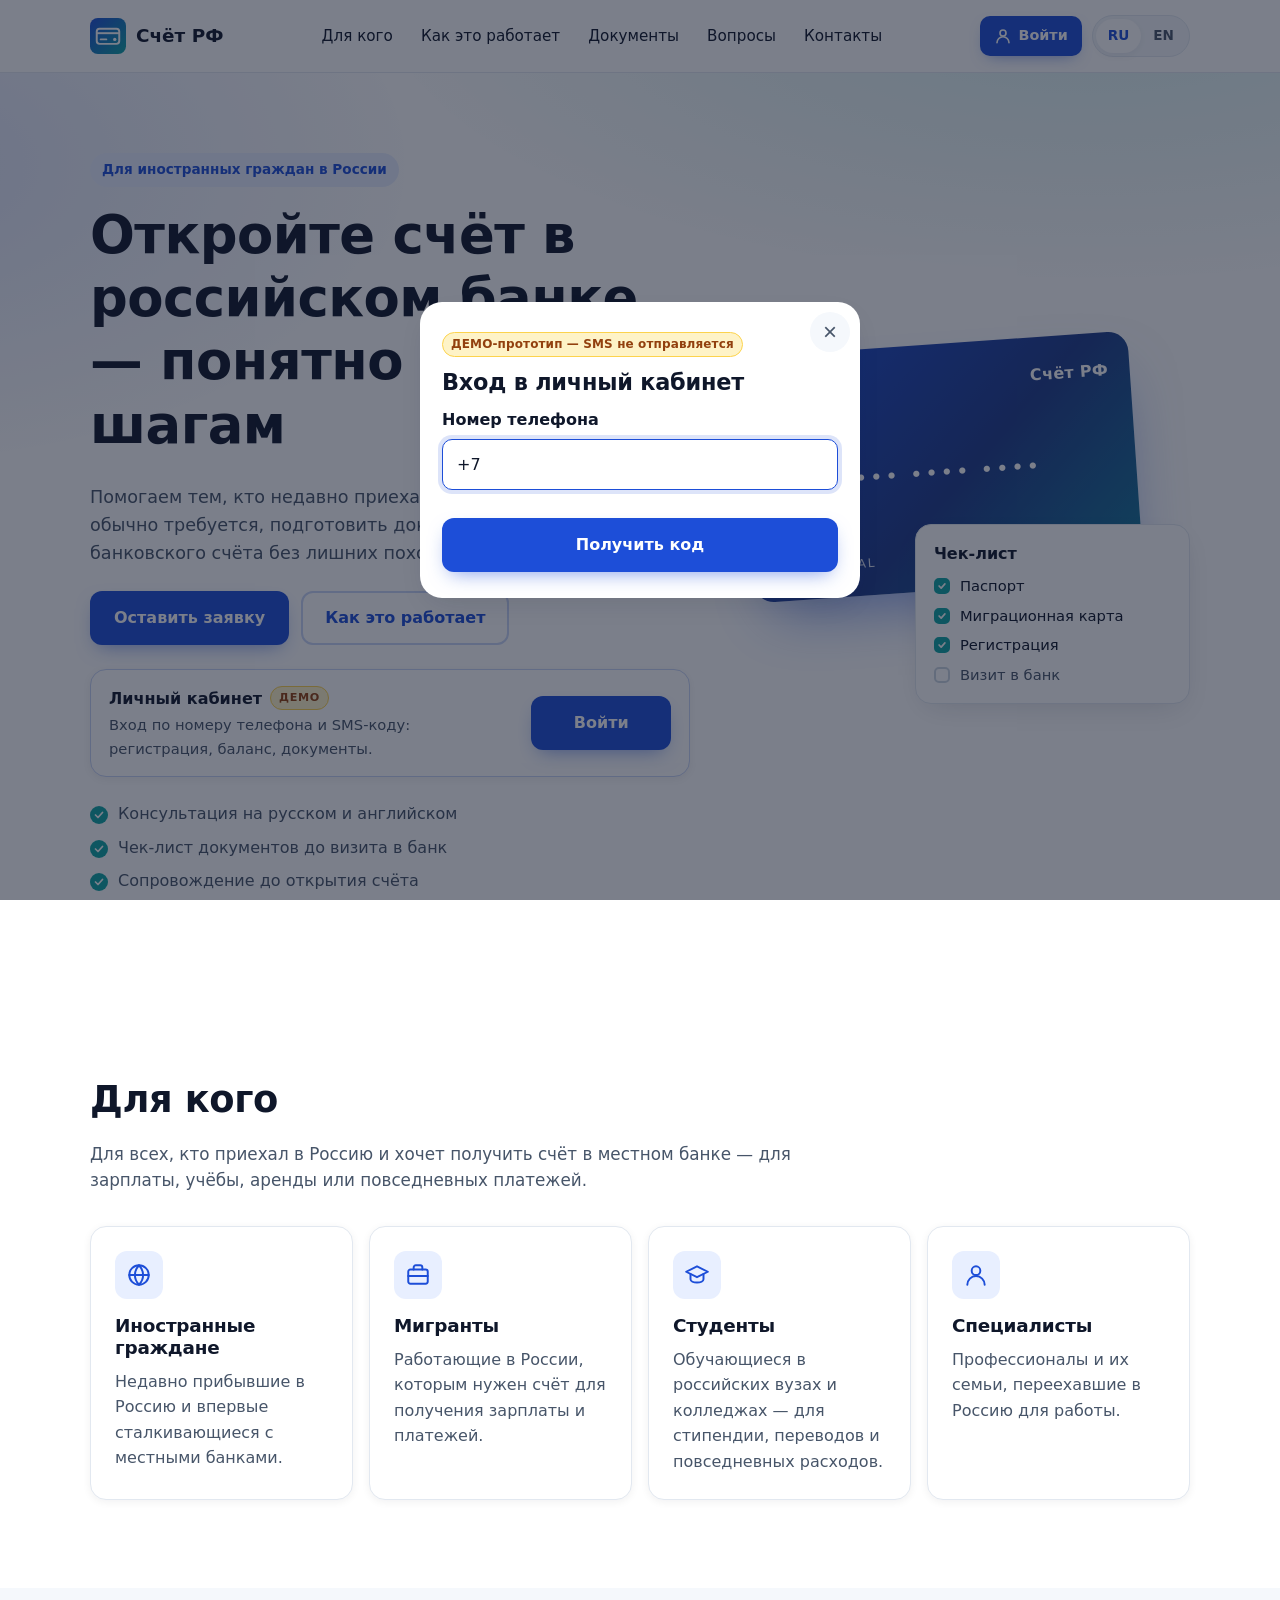
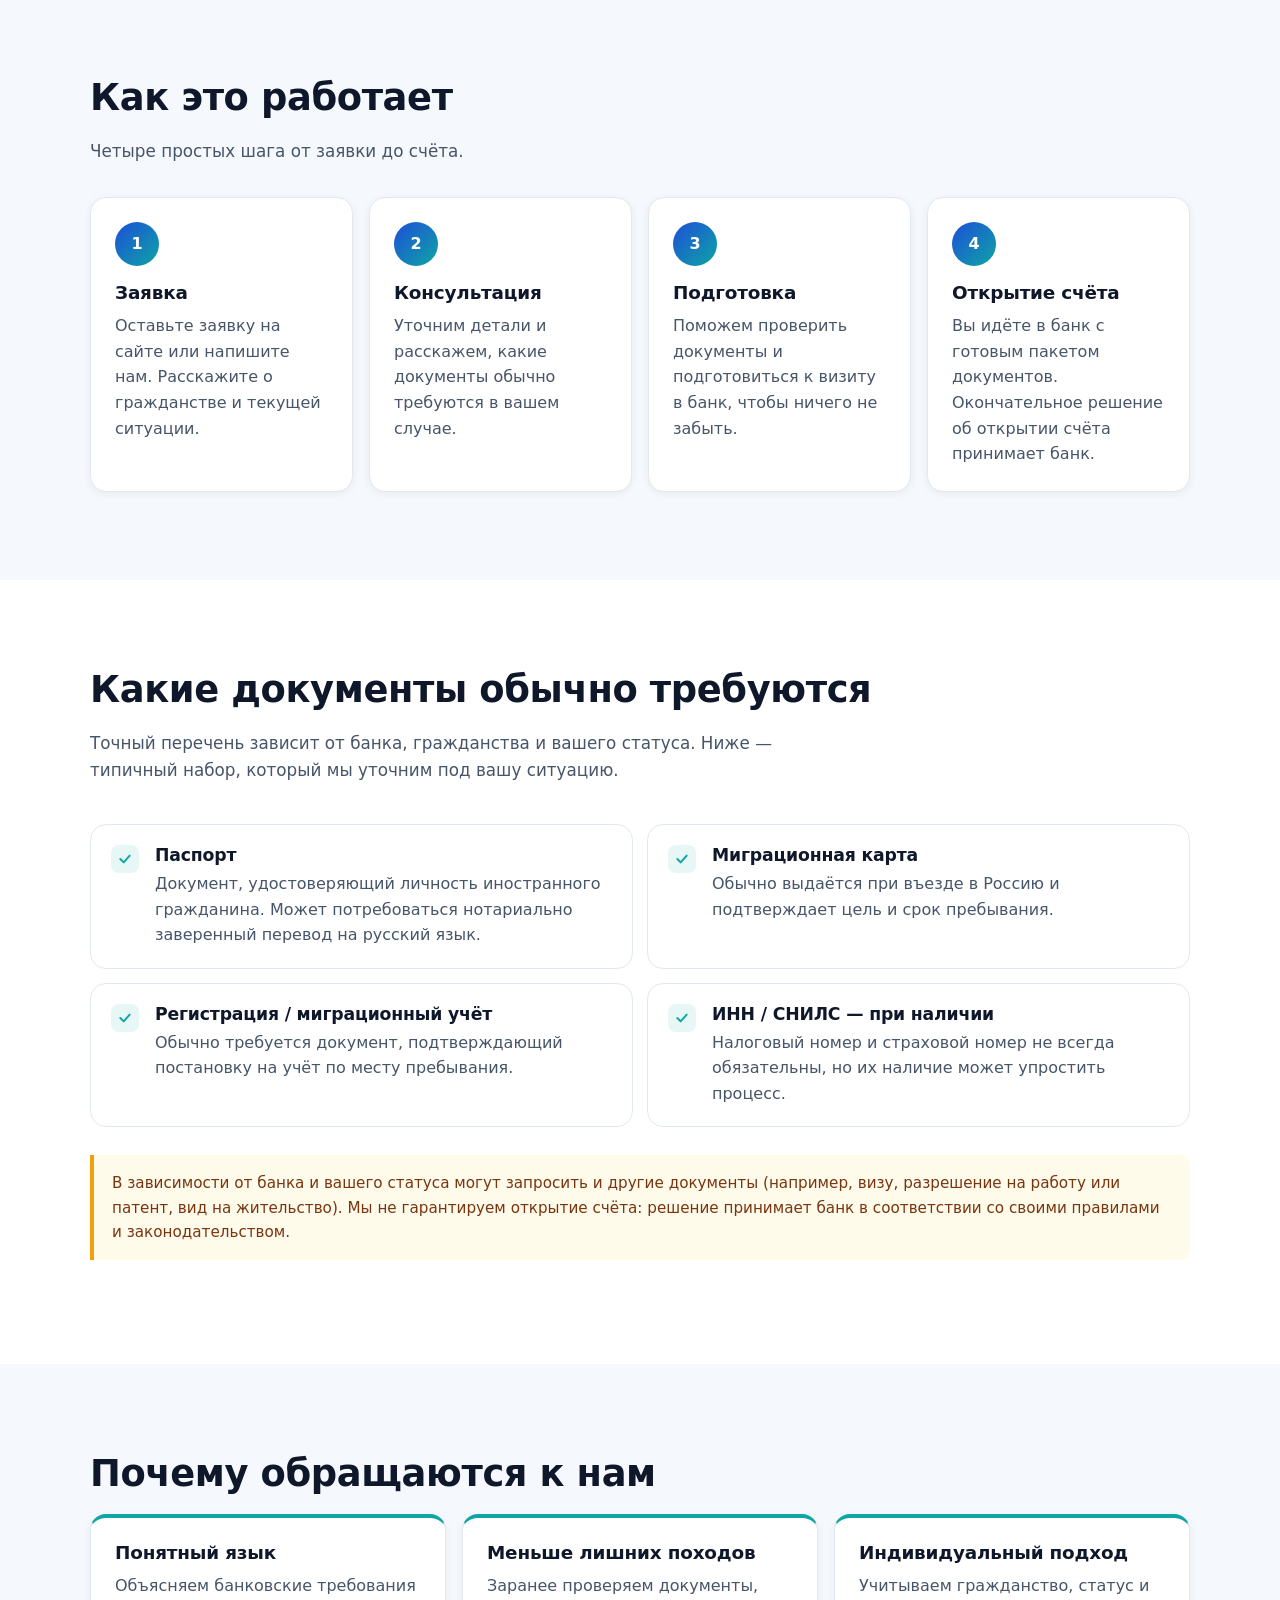
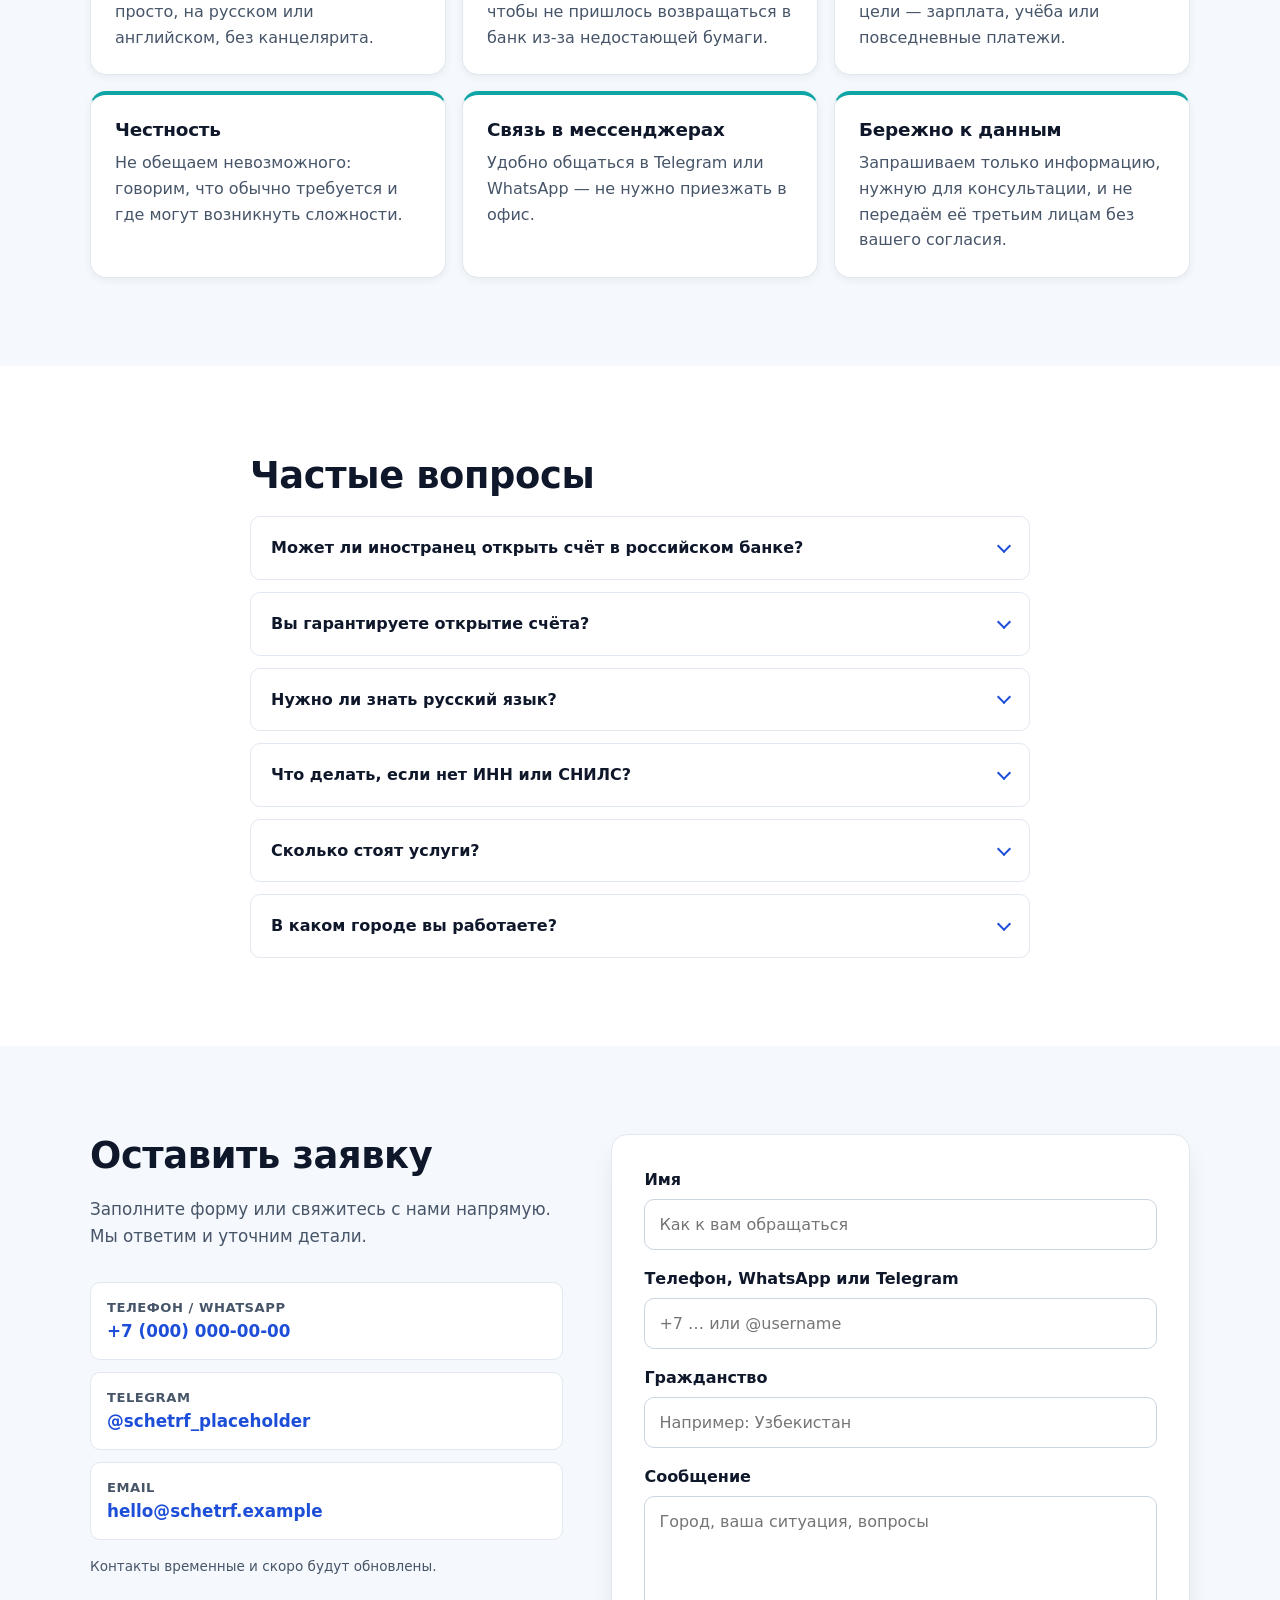
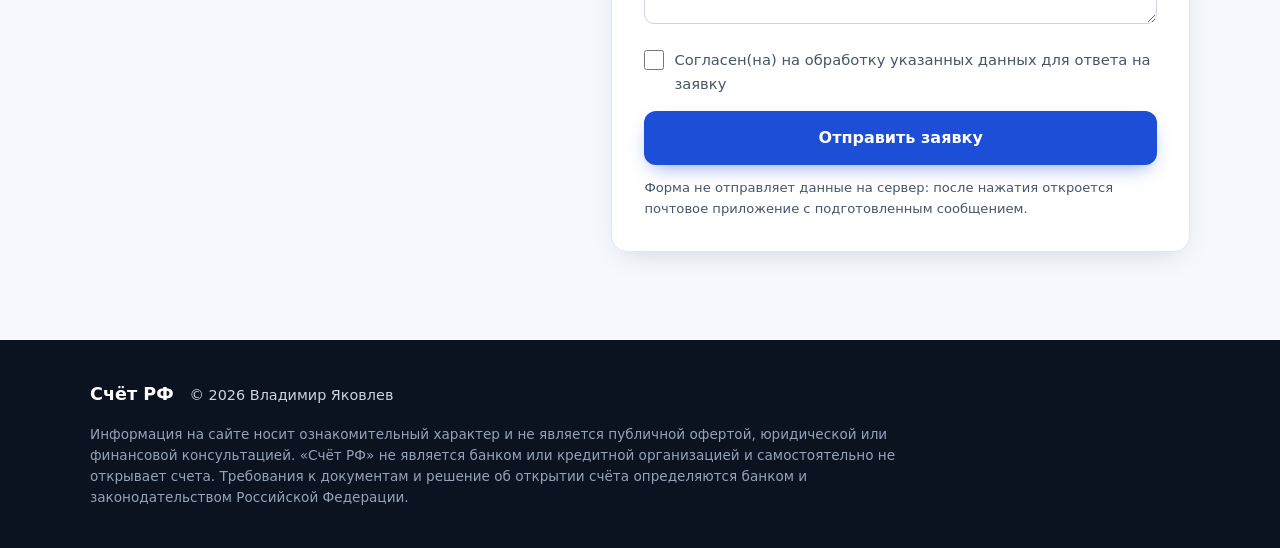
==== cabinet.html @ 70703161 "Add DEMO personal cabinet: phone+SMS login (demo code 1234), registration countdown, balance/top-up," ====
<!doctype html>
<html lang="ru">
<head>
  <meta charset="utf-8">
  <meta name="viewport" content="width=device-width, initial-scale=1, viewport-fit=cover">
  <title>Личный кабинет (ДЕМО) — Счёт РФ</title>
  <meta name="description" content="Демонстрационный прототип личного кабинета Счёт РФ. Все данные вымышлены.">
  <meta name="robots" content="noindex, nofollow">
  <meta name="theme-color" content="#1d4ed8">
  <link rel="icon" href="favicon.svg" type="image/svg+xml">
  <script>
    /* Guard: the DEMO cabinet requires a (mock) session created on index.html */
    (function () {
      var ok = false;
      try { ok = !!JSON.parse(localStorage.getItem('schetrf-demo-session') || 'null'); } catch (e) { ok = false; }
      if (!ok) location.replace('index.html#login');
    })();
  </script>
  <link rel="stylesheet" href="styles.css">
  <link rel="stylesheet" href="cabinet.css">
  <script src="cabinet.js" defer></script>
</head>
<body class="cab">
  <header class="cab-header">
    <div class="cab-wrap cab-header-inner">
      <a class="brand" href="index.html" aria-label="Счёт РФ — на главную">
        <svg class="brand-logo" viewBox="0 0 64 64" width="32" height="32" aria-hidden="true" focusable="false">
          <defs><linearGradient id="lg" x1="0" y1="0" x2="1" y2="1"><stop offset="0" stop-color="#1d4ed8"/><stop offset="1" stop-color="#0ea5a4"/></linearGradient></defs>
          <rect width="64" height="64" rx="14" fill="url(#lg)"/>
          <rect x="12" y="19" width="40" height="27" rx="5" fill="none" stroke="#fff" stroke-width="3.5"/>
          <path d="M12 27h40" stroke="#fff" stroke-width="3.5"/>
          <path d="M19 38h10" stroke="#fff" stroke-width="3.5" stroke-linecap="round"/>
          <circle cx="44" cy="38" r="3" fill="#fff"/>
        </svg>
        <span class="brand-name">Счёт РФ</span>
      </a>
      <span class="demo-badge">Демо</span>
      <button type="button" class="cab-logout" id="logout">
        <svg viewBox="0 0 24 24" width="18" height="18" aria-hidden="true"><path d="M15 4h3a2 2 0 0 1 2 2v12a2 2 0 0 1-2 2h-3M10 17l-5-5 5-5M5 12h11"/></svg>
        Выйти
      </button>
    </div>
  </header>

  <div class="demo-strip" role="note">Демонстрационный прототип: все данные вымышлены, операции не выполняются.</div>

  <nav class="cab-nav" aria-label="Разделы кабинета">
    <a href="#home" data-view-link="home"><svg viewBox="0 0 24 24" aria-hidden="true"><path d="M3 11l9-7 9 7v9a1 1 0 0 1-1 1h-5v-6H9v6H4a1 1 0 0 1-1-1z"/></svg><span>Главная</span></a>
    <a href="#history" data-view-link="history"><svg viewBox="0 0 24 24" aria-hidden="true"><path d="M5 3h14v18l-3-2-2 2-2-2-2 2-2-2-3 2z"/><path d="M9 8h6M9 12h6M9 16h4"/></svg><span>История</span></a>
    <a href="#passport" data-view-link="passport"><svg viewBox="0 0 24 24" aria-hidden="true"><rect x="5" y="2.5" width="14" height="19" rx="2"/><circle cx="12" cy="10" r="3"/><path d="M8.5 17h7"/></svg><span>Паспорт</span></a>
    <a href="#offices" data-view-link="offices"><svg viewBox="0 0 24 24" aria-hidden="true"><path d="M12 21s-7-6.2-7-11.5A7 7 0 0 1 19 9.5C19 14.8 12 21 12 21z"/><circle cx="12" cy="9.5" r="2.5"/></svg><span>Органы</span></a>
  </nav>

  <main class="cab-wrap cab-main" id="main">
    <!-- ================= HOME ================= -->
    <section class="view" id="view-home" data-view="home" aria-labelledby="home-title">
      <h1 class="visually-hidden" id="home-title">Главная</h1>

      <article class="card profile-card">
        <img class="avatar" src="cabinet-assets/avatar.svg" width="72" height="72" alt="Иллюстрированный аватар пользователя (не фото)">
        <div class="profile-main">
          <p class="profile-hello">Здравствуйте,</p>
          <h2 class="profile-name" id="p-name"></h2>
          <dl class="profile-meta">
            <div><dt>Дата рождения</dt><dd id="p-dob"></dd></div>
            <div><dt>Гражданство</dt><dd id="p-cit"></dd></div>
            <div><dt>Телефон</dt><dd id="p-phone"></dd></div>
          </dl>
          <p class="profile-login">Вход выполнен с номера <span id="p-session-phone"></span></p>
        </div>
      </article>

      <div class="tiles" role="list">
        <button type="button" class="tile-btn" role="listitem" data-open-topup><span class="tile-ico ico-plus" aria-hidden="true"></span>Пополнить</button>
        <a class="tile-btn" role="listitem" href="#history"><span class="tile-ico ico-list" aria-hidden="true"></span>История</a>
        <a class="tile-btn" role="listitem" href="#passport"><span class="tile-ico ico-pass" aria-hidden="true"></span>Паспорт</a>
        <a class="tile-btn" role="listitem" href="#offices"><span class="tile-ico ico-pin" aria-hidden="true"></span>Органы регистрации</a>
      </div>

      <!-- Registration (migration registration) -->
      <article class="card reg-card" id="reg-card" aria-labelledby="reg-title">
        <div class="card-head">
          <h2 id="reg-title">Миграционный учёт</h2>
          <span class="status-pill" id="reg-pill"></span>
        </div>
        <p class="reg-address">Место пребывания: г. Москва (демо-адрес)</p>
        <div class="reg-row">
          <div><p class="k">Действует до</p><p class="v" id="reg-end"></p></div>
          <div class="reg-days"><p class="k" id="reg-days-label">Осталось</p><p class="v" id="reg-days"></p></div>
        </div>
        <div class="progress" role="progressbar" aria-label="Оставшийся срок регистрации" aria-valuemin="0" aria-valuemax="100" id="reg-progress">
          <span class="progress-bar" id="reg-bar"></span>
        </div>
        <p class="reg-hint" id="reg-hint"></p>

        <div class="reg-expired" id="reg-expired" hidden>
          <div class="alert alert-danger" role="alert">
            <strong>Срок регистрации истёк.</strong> Обязательно укажите данные билета на выезд.
          </div>
          <form id="flight-form" novalidate>
            <div class="field">
              <label for="flight-no">Номер рейса <span class="req" aria-hidden="true">*</span></label>
              <input id="flight-no" name="flight" type="text" required autocomplete="off" placeholder="Например: HY 602" maxlength="10" autocapitalize="characters">
              <p class="field-error" id="flight-no-err" aria-live="polite"></p>
            </div>
            <div class="field">
              <label for="ticket-no">Номер билета <span class="req" aria-hidden="true">*</span></label>
              <input id="ticket-no" name="ticket" type="text" required autocomplete="off" inputmode="numeric" placeholder="13 цифр, например 250 1234567890" maxlength="20">
              <p class="field-error" id="ticket-no-err" aria-live="polite"></p>
            </div>
            <button type="submit" class="btn btn-primary btn-block">Сохранить данные билета</button>
          </form>
          <div class="alert alert-ok" id="flight-ok" hidden tabindex="-1" role="status">
            <strong>Данные сохранены (демо).</strong>
            <p>Рейс <b id="flight-ok-no"></b>, билет <b id="flight-ok-ticket"></b>. Сохранено <span id="flight-ok-at"></span>.</p>
            <button type="button" class="link-btn" id="flight-edit">Изменить</button>
          </div>
        </div>

        <button type="button" class="demo-link" id="reg-toggle"></button>
      </article>

      <!-- Balance -->
      <article class="card balance-card" aria-labelledby="bal-title">
        <div class="card-head">
          <h2 id="bal-title">Баланс счёта</h2>
          <span class="acc-no">RUB •••• 4821</span>
        </div>
        <p class="balance" id="balance" aria-live="polite"></p>
        <div class="balance-actions">
          <button type="button" class="btn btn-primary" data-open-topup>Пополнить</button>
          <a class="btn btn-ghost" href="#history">История</a>
        </div>
        <h3 class="mini-title">Последние операции</h3>
        <ul class="mini-tx" id="mini-tx"></ul>
      </article>

      <p class="reset-row"><button type="button" class="link-btn" id="reset-demo">Сбросить демо-данные</button></p>
    </section>

    <!-- ================= HISTORY ================= -->
    <section class="view" id="view-history" data-view="history" hidden aria-labelledby="hist-title">
      <div class="view-head">
        <a class="back" href="#home" aria-label="Назад на главную">←</a>
        <h1 id="hist-title">Выписка по счёту</h1>
      </div>
      <article class="card statement">
        <div class="st-head">
          <div><p class="k">Владелец</p><p class="v" id="st-owner"></p></div>
          <div><p class="k">Счёт</p><p class="v">40817 810 •••• •••• 4821 (демо)</p></div>
          <div><p class="k">Период</p><p class="v" id="st-period"></p></div>
          <div><p class="k">Валюта</p><p class="v">RUB</p></div>
        </div>
        <div class="st-summary">
          <div><p class="k">Входящий остаток</p><p class="v" id="st-open"></p></div>
          <div><p class="k">Списано</p><p class="v debit" id="st-debit"></p></div>
          <div><p class="k">Зачислено</p><p class="v credit" id="st-credit"></p></div>
          <div><p class="k">Исходящий остаток</p><p class="v" id="st-close"></p></div>
        </div>
        <div class="table-scroll" tabindex="0" role="region" aria-label="Таблица операций (прокручивается)">
          <table class="st-table">
            <thead>
              <tr><th scope="col">Дата</th><th scope="col">Описание</th><th scope="col" class="num">Дебет<br><small>(списание)</small></th><th scope="col" class="num">Кредит<br><small>(зачисление)</small></th><th scope="col" class="num">Остаток</th></tr>
            </thead>
            <tbody id="st-body"></tbody>
            <tfoot id="st-foot"></tfoot>
          </table>
        </div>
        <p class="fine">Выписка сформирована демо-прототипом и не является банковским документом.</p>
      </article>
      <button type="button" class="btn btn-primary btn-block" data-open-topup>Пополнить</button>
    </section>

    <!-- ================= PASSPORT ================= -->
    <section class="view" id="view-passport" data-view="passport" hidden aria-labelledby="pass-title">
      <div class="view-head">
        <a class="back" href="#home" aria-label="Назад на главную">←</a>
        <h1 id="pass-title">Паспорт</h1>
      </div>
      <p class="sample-banner" role="note">ОБРАЗЕЦ / ДЕМО — не является документом</p>
      <article class="passport" aria-label="Демонстрационная карточка паспортных данных — не является документом">
        <div class="pp-watermark" aria-hidden="true"><span>ОБРАЗЕЦ / ДЕМО — не является документом</span><span>ОБРАЗЕЦ / ДЕМО — не является документом</span><span>ОБРАЗЕЦ / ДЕМО — не является документом</span></div>
        <div class="pp-top">
          <span>ПАСПОРТ · PASSPORT</span>
          <span class="pp-demo">ОБРАЗЕЦ</span>
        </div>
        <div class="pp-body">
          <div class="pp-photo">
            <img src="cabinet-assets/avatar.svg" width="110" height="140" alt="Иллюстрированный аватар (не фото)">
            <span class="pp-photo-label">ДЕМО</span>
          </div>
          <dl class="pp-fields" id="pp-fields"></dl>
        </div>
        <p class="pp-mrz" aria-label="Демо-строка вместо машиночитаемой зоны">DEMO&lt;&lt;OBRAZETS&lt;&lt;NE&lt;YAVLYAETSYA&lt;DOKUMENTOM&lt;&lt;&lt;<br>DEMO000000&lt;&lt;SAMPLE&lt;ONLY&lt;&lt;NOT&lt;A&lt;DOCUMENT&lt;&lt;&lt;</p>
      </article>

      <article class="card qr-card">
        <img class="qr" src="cabinet-assets/passport-qr.svg" width="220" height="220" alt="QR-код с текстовой сводкой демо-паспортных данных" id="pp-qr">
        <div>
          <h2>QR-код данных</h2>
          <p>Содержит текстовую сводку (JSON) демо-данных паспорта и телефон. Сгенерирован заранее локально, без внешних сервисов.</p>
          <p class="k">Телефон</p>
          <p class="v" id="pp-phone"></p>
          <p class="sample-inline">ОБРАЗЕЦ / ДЕМО — не является документом</p>
        </div>
      </article>
    </section>

    <!-- ================= OFFICES ================= -->
    <section class="view" id="view-offices" data-view="offices" hidden aria-labelledby="off-title">
      <div class="view-head">
        <a class="back" href="#home" aria-label="Назад на главную">←</a>
        <h1 id="off-title">Органы регистрации</h1>
      </div>
      <div class="alert alert-warn" role="note">
        <strong>Проверяйте актуальность.</strong> Адреса, телефоны и часы работы взяты из официальных источников по состоянию на октябрь 2026 г. и могут измениться — перед визитом уточните по ссылке-источнику. Если данные не удалось подтвердить официальным источником, они не указаны.
      </div>
      <div class="alert alert-info" role="note">
        С 1 сентября 2026 г. в Москве и Московской области для граждан Узбекистана (18+), прибывших на срок более 90 дней, постановка на учёт выполняется через мобильное приложение «Амина».
        <a href="https://dgp110.mos.ru/images/news/2026/september/%D0%BB%D0%B8%D1%81%D1%82_%D0%B0%D0%BC%D0%B8%D0%BD%D0%B02_2026_%D1%80%D1%83%D1%81.pdf" target="_blank" rel="noopener">Памятка (mos.ru, PDF)</a>
      </div>
      <ul class="offices" id="offices-list"></ul>
    </section>
  </main>

  <!-- Top-up modal -->
  <div class="modal" id="topup-modal" hidden>
    <div class="modal-backdrop" data-close-topup></div>
    <div class="modal-dialog" role="dialog" aria-modal="true" aria-labelledby="topup-title">
      <button type="button" class="modal-close" data-close-topup aria-label="Закрыть">×</button>
      <p class="demo-badge demo-badge-lg">ДЕМО — реальное списание не производится</p>
      <h2 id="topup-title">Пополнение счёта</h2>
      <form id="topup-form" novalidate>
        <div class="field">
          <label for="topup-amount">Сумма, ₽</label>
          <input id="topup-amount" name="amount" type="number" inputmode="decimal" min="10" max="300000" step="0.01" placeholder="Например: 5000">
          <p class="field-error" id="topup-err" aria-live="polite"></p>
        </div>
        <div class="chips">
          <button type="button" class="chip-btn" data-amount="1000">1 000 ₽</button>
          <button type="button" class="chip-btn" data-amount="5000">5 000 ₽</button>
          <button type="button" class="chip-btn" data-amount="10000">10 000 ₽</button>
        </div>
        <div class="field">
          <label for="topup-method">Способ</label>
          <select id="topup-method" name="method">
            <option value="СБП">СБП (по номеру телефона)</option>
            <option value="карта">С карты другого банка</option>
            <option value="терминал">Наличными через терминал</option>
          </select>
        </div>
        <button type="submit" class="btn btn-primary btn-block">Пополнить</button>
      </form>
    </div>
  </div>

  <div class="toast" id="toast" role="status" aria-live="polite" hidden></div>
</body>
</html>
---- styles.css ----
/* Счёт РФ — styles. Mobile-first, no external dependencies. */
:root {
  --c-primary: #1d4ed8;
  --c-primary-600: #1e40af;
  --c-accent: #0ea5a4;
  --c-text: #0f172a;
  --c-muted: #475569;
  --c-border: #e2e8f0;
  --c-bg: #ffffff;
  --c-bg-alt: #f5f8fc;
  --c-danger: #b91c1c;
  --radius: 16px;
  --radius-sm: 10px;
  --shadow: 0 10px 30px -12px rgba(15, 23, 42, .18);
  --shadow-sm: 0 2px 8px rgba(15, 23, 42, .06);
  --header-h: 64px;
  --font: system-ui, -apple-system, "Segoe UI", Roboto, "Helvetica Neue", Arial, "Noto Sans", sans-serif;
}

*, *::before, *::after { box-sizing: border-box; }
html { scroll-behavior: smooth; scroll-padding-top: calc(var(--header-h) + 12px); -webkit-text-size-adjust: 100%; }
@media (prefers-reduced-motion: reduce) { html { scroll-behavior: auto; } *, *::before, *::after { transition: none !important; animation: none !important; } }
body { margin: 0; font-family: var(--font); font-size: 1rem; line-height: 1.6; color: var(--c-text); background: var(--c-bg); }
img, svg { display: block; max-width: 100%; }
h1, h2, h3 { line-height: 1.2; margin: 0 0 .5em; letter-spacing: -.01em; }
p { margin: 0 0 1em; }
a { color: var(--c-primary); }
a:hover { color: var(--c-primary-600); }
:focus-visible { outline: 3px solid #f59e0b; outline-offset: 2px; border-radius: 4px; }

.container { width: 100%; max-width: 1140px; margin: 0 auto; padding: 0 20px; }
.container-narrow { max-width: 820px; }

.skip-link { position: absolute; left: 12px; top: -48px; z-index: 100; background: var(--c-text); color: #fff; padding: 10px 14px; border-radius: 8px; text-decoration: none; }
.skip-link:focus { top: 12px; color: #fff; }

/* Header */
.site-header { position: sticky; top: 0; z-index: 50; background: rgba(255,255,255,.92); backdrop-filter: saturate(180%) blur(10px); -webkit-backdrop-filter: saturate(180%) blur(10px); border-bottom: 1px solid var(--c-border); }
.header-inner { display: flex; align-items: center; justify-content: space-between; gap: 16px; min-height: var(--header-h); }
.brand { display: inline-flex; align-items: center; gap: 10px; text-decoration: none; color: var(--c-text); font-weight: 800; font-size: 1.15rem; }
.brand:hover { color: var(--c-text); }
.header-actions { display: flex; align-items: center; gap: 10px; }

.main-nav { position: absolute; top: var(--header-h); left: 0; right: 0; background: #fff; border-bottom: 1px solid var(--c-border); box-shadow: var(--shadow); display: none; }
.main-nav.open { display: block; }
.main-nav ul { list-style: none; margin: 0; padding: 8px 20px 16px; }
.main-nav a { display: block; padding: 12px 0; color: var(--c-text); text-decoration: none; font-weight: 500; border-bottom: 1px solid var(--c-border); }
.main-nav li:last-child a { border-bottom: 0; }
.main-nav a:hover { color: var(--c-primary); }

.lang-switch { display: inline-flex; border: 1px solid var(--c-border); border-radius: 999px; padding: 3px; background: var(--c-bg-alt); }
.lang-btn { border: 0; background: transparent; font: inherit; font-size: .85rem; font-weight: 700; color: var(--c-muted); padding: 6px 12px; border-radius: 999px; cursor: pointer; min-height: 32px; }
.lang-btn[aria-pressed="true"] { background: #fff; color: var(--c-primary); box-shadow: var(--shadow-sm); }

.nav-toggle { display: inline-flex; flex-direction: column; justify-content: center; gap: 5px; width: 44px; height: 44px; border: 1px solid var(--c-border); border-radius: 10px; background: #fff; cursor: pointer; padding: 0 11px; }
.nav-toggle span { display: block; height: 2px; background: var(--c-text); border-radius: 2px; transition: transform .2s, opacity .2s; }
.nav-toggle[aria-expanded="true"] span:nth-child(1) { transform: translateY(7px) rotate(45deg); }
.nav-toggle[aria-expanded="true"] span:nth-child(2) { opacity: 0; }
.nav-toggle[aria-expanded="true"] span:nth-child(3) { transform: translateY(-7px) rotate(-45deg); }

/* Buttons */
.btn { display: inline-flex; align-items: center; justify-content: center; gap: 8px; min-height: 48px; padding: 12px 22px; border-radius: 12px; font: inherit; font-weight: 700; text-decoration: none; border: 2px solid transparent; cursor: pointer; transition: background .15s, transform .15s, box-shadow .15s; }
.btn-primary { background: var(--c-primary); color: #fff; box-shadow: 0 8px 20px -8px rgba(29,78,216,.6); }
.btn-primary:hover { background: var(--c-primary-600); color: #fff; transform: translateY(-1px); }
.btn-ghost { background: #fff; color: var(--c-primary); border-color: #c7d4f5; }
.btn-ghost:hover { border-color: var(--c-primary); }
.btn-block { width: 100%; }
.link-btn { background: none; border: 0; color: var(--c-primary); font: inherit; text-decoration: underline; cursor: pointer; padding: 8px; margin-top: 8px; }

/* Hero */
.hero { background: radial-gradient(1200px 500px at 85% -10%, rgba(14,165,164,.16), transparent 60%), radial-gradient(900px 500px at -10% 10%, rgba(29,78,216,.14), transparent 60%), var(--c-bg); padding: 48px 0 56px; overflow: hidden; }
.hero-inner { display: grid; gap: 40px; }
.eyebrow { display: inline-block; font-size: .85rem; font-weight: 700; color: var(--c-primary); background: #e8efff; padding: 6px 12px; border-radius: 999px; margin-bottom: 16px; }
.hero h1 { font-size: clamp(2rem, 6vw, 3.3rem); font-weight: 800; }
.lead { font-size: 1.1rem; color: var(--c-muted); max-width: 40em; }
.hero-cta { display: flex; flex-wrap: wrap; gap: 12px; margin: 24px 0; }
.hero-cta .btn { flex: 1 1 200px; }
.hero-points { list-style: none; padding: 0; margin: 0; display: grid; gap: 8px; color: var(--c-muted); }
.hero-points li { position: relative; padding-left: 28px; }
.hero-points li::before { content: ""; position: absolute; left: 0; top: .3em; width: 18px; height: 18px; border-radius: 50%; background: var(--c-accent) url("data:image/svg+xml,%3Csvg xmlns='http://www.w3.org/2000/svg' viewBox='0 0 24 24' fill='none' stroke='white' stroke-width='3.5' stroke-linecap='round' stroke-linejoin='round'%3E%3Cpath d='M5 12l5 5 9-10'/%3E%3C/svg%3E") center/12px no-repeat; }

.hero-visual { position: relative; min-height: 300px; max-width: 460px; width: 100%; margin: 0 auto; }
.card-mock { position: absolute; top: 0; left: 0; width: 88%; aspect-ratio: 1.586; border-radius: 20px; padding: 22px; color: #fff; background: linear-gradient(135deg, #1d4ed8 0%, #1e3a8a 55%, #0ea5a4 130%); box-shadow: 0 30px 60px -20px rgba(29,78,216,.55); display: flex; flex-direction: column; justify-content: space-between; transform: rotate(-4deg); }
.card-mock-top { display: flex; justify-content: space-between; align-items: center; }
.chip { width: 42px; height: 32px; border-radius: 6px; background: linear-gradient(135deg, #fde68a, #f59e0b); }
.card-mock-brand { font-weight: 800; letter-spacing: .02em; }
.card-mock-number { font-size: clamp(1rem, 4.5vw, 1.35rem); letter-spacing: .12em; font-variant-numeric: tabular-nums; }
.card-mock-bottom { display: flex; justify-content: space-between; font-size: .75rem; letter-spacing: .14em; opacity: .85; }
.check-mock { position: absolute; right: 0; bottom: 0; width: 62%; background: #fff; border: 1px solid var(--c-border); border-radius: var(--radius); padding: 16px 18px; box-shadow: var(--shadow); }
.check-title { font-weight: 800; margin-bottom: 8px; }
.check-mock ul { list-style: none; margin: 0; padding: 0; display: grid; gap: 6px; font-size: .92rem; }
.check-mock li { position: relative; padding-left: 26px; color: var(--c-muted); }
.check-mock li::before { content: ""; position: absolute; left: 0; top: .25em; width: 16px; height: 16px; border-radius: 5px; border: 2px solid #cbd5e1; }
.check-mock li.done { color: var(--c-text); }
.check-mock li.done::before { border-color: var(--c-accent); background: var(--c-accent) url("data:image/svg+xml,%3Csvg xmlns='http://www.w3.org/2000/svg' viewBox='0 0 24 24' fill='none' stroke='white' stroke-width='4' stroke-linecap='round' stroke-linejoin='round'%3E%3Cpath d='M5 12l5 5 9-10'/%3E%3C/svg%3E") center/10px no-repeat; }

/* Sections */
.section { padding: 64px 0; }
.section-alt { background: var(--c-bg-alt); }
.section-title { font-size: clamp(1.6rem, 4.5vw, 2.3rem); font-weight: 800; }
.section-sub { color: var(--c-muted); font-size: 1.05rem; max-width: 46em; margin-bottom: 32px; }

.grid { display: grid; gap: 16px; }
.tile { background: #fff; border: 1px solid var(--c-border); border-radius: var(--radius); padding: 24px; box-shadow: var(--shadow-sm); }
.tile h3 { font-size: 1.15rem; }
.tile p { color: var(--c-muted); margin: 0; }
.tile-icon { width: 48px; height: 48px; border-radius: 12px; background: #e8efff; display: grid; place-items: center; margin-bottom: 16px; }
.tile-icon svg { width: 26px; height: 26px; fill: none; stroke: var(--c-primary); stroke-width: 1.8; stroke-linecap: round; stroke-linejoin: round; }
.tile-flat { border-top: 4px solid var(--c-accent); }

/* Steps */
.steps { list-style: none; margin: 0; padding: 0; display: grid; gap: 16px; counter-reset: none; }
.step { position: relative; background: #fff; border: 1px solid var(--c-border); border-radius: var(--radius); padding: 24px 24px 24px 84px; box-shadow: var(--shadow-sm); }
.step-num { position: absolute; left: 24px; top: 24px; width: 44px; height: 44px; border-radius: 50%; display: grid; place-items: center; font-weight: 800; color: #fff; background: linear-gradient(135deg, var(--c-primary), var(--c-accent)); }
.step h3 { font-size: 1.15rem; }
.step p { margin: 0; color: var(--c-muted); }

/* Documents */
.docs-inner { display: grid; gap: 8px; }
.doc-list { list-style: none; margin: 0; padding: 0; display: grid; gap: 14px; }
.doc-list li { display: flex; gap: 16px; align-items: flex-start; background: #fff; border: 1px solid var(--c-border); border-radius: var(--radius); padding: 20px; }
.doc-list h3 { font-size: 1.08rem; margin-bottom: .3em; }
.doc-list p { margin: 0; color: var(--c-muted); }
.doc-check { flex: 0 0 28px; height: 28px; border-radius: 8px; background: #e6f7f6 url("data:image/svg+xml,%3Csvg xmlns='http://www.w3.org/2000/svg' viewBox='0 0 24 24' fill='none' stroke='%230ea5a4' stroke-width='3' stroke-linecap='round' stroke-linejoin='round'%3E%3Cpath d='M5 12l5 5 9-10'/%3E%3C/svg%3E") center/16px no-repeat; }
.note { margin-top: 20px; padding: 16px 18px; border-left: 4px solid #f59e0b; background: #fffbeb; border-radius: 0 var(--radius-sm) var(--radius-sm) 0; color: #78350f; font-size: .95rem; }

/* FAQ */
.faq { display: grid; gap: 12px; }
.faq details { background: #fff; border: 1px solid var(--c-border); border-radius: var(--radius-sm); }
.faq details[open] { box-shadow: var(--shadow-sm); border-color: #c7d4f5; }
.faq summary { list-style: none; cursor: pointer; padding: 18px 52px 18px 20px; font-weight: 700; position: relative; }
.faq summary::-webkit-details-marker { display: none; }
.faq summary::after { content: ""; position: absolute; right: 20px; top: 50%; width: 10px; height: 10px; border-right: 2.5px solid var(--c-primary); border-bottom: 2.5px solid var(--c-primary); transform: translateY(-70%) rotate(45deg); transition: transform .2s; }
.faq details[open] summary::after { transform: translateY(-30%) rotate(-135deg); }
.faq details p { padding: 0 20px 18px; margin: 0; color: var(--c-muted); }

/* Contact */
.contact-inner { display: grid; gap: 32px; }
.contact-list { list-style: none; margin: 0 0 16px; padding: 0; display: grid; gap: 12px; }
.contact-list li { background: #fff; border: 1px solid var(--c-border); border-radius: var(--radius-sm); padding: 14px 16px; display: grid; }
.contact-label { font-size: .82rem; color: var(--c-muted); font-weight: 600; text-transform: uppercase; letter-spacing: .04em; }
.contact-list a { font-weight: 700; font-size: 1.05rem; text-decoration: none; word-break: break-word; }
.placeholder-warning { font-size: .85rem; color: var(--c-muted); }

.form-card { background: #fff; border: 1px solid var(--c-border); border-radius: var(--radius); padding: 24px; box-shadow: var(--shadow); }
.field { margin-bottom: 16px; }
.field label { display: block; font-weight: 600; margin-bottom: 6px; }
.field input[type="text"], .field textarea { width: 100%; font: inherit; color: var(--c-text); padding: 12px 14px; border: 1.5px solid #cbd5e1; border-radius: var(--radius-sm); background: #fff; min-height: 48px; transition: border-color .15s, box-shadow .15s; }
.field textarea { resize: vertical; }
.field input:focus, .field textarea:focus { outline: none; border-color: var(--c-primary); box-shadow: 0 0 0 4px rgba(29,78,216,.15); }
.field input[aria-invalid="true"] { border-color: var(--c-danger); }
.field-check { display: flex; gap: 10px; align-items: flex-start; margin-bottom: 4px; }
.field-check input { width: 20px; height: 20px; margin: 2px 0 0; flex: 0 0 auto; accent-color: var(--c-primary); }
.field-check label { font-weight: 400; font-size: .92rem; color: var(--c-muted); margin: 0; }
.field-error { color: var(--c-danger); font-size: .88rem; margin: 6px 0 0; min-height: 0; }
.field-error:empty { display: none; }
#f-consent-err { margin-bottom: 12px; }
form .btn-block { margin-top: 12px; }
.form-hint { font-size: .82rem; color: var(--c-muted); margin: 12px 0 0; }
.form-success { text-align: center; padding: 16px 4px; }
.form-success:focus { outline: none; }
.success-icon { width: 64px; height: 64px; margin: 0 auto 16px; border-radius: 50%; display: grid; place-items: center; font-size: 2rem; color: #fff; background: linear-gradient(135deg, var(--c-primary), var(--c-accent)); }
.success-actions { display: flex; flex-wrap: wrap; gap: 10px; justify-content: center; margin-top: 16px; }

/* Footer */
.site-footer { background: #0b1220; color: #cbd5e1; padding: 40px 0; }
.footer-inner { display: grid; gap: 16px; }
.footer-brand { display: flex; flex-wrap: wrap; gap: 8px 16px; align-items: baseline; }
.footer-brand .brand-name { color: #fff; font-weight: 800; font-size: 1.1rem; }
.footer-owner { font-size: .9rem; }
.disclaimer { font-size: .85rem; line-height: 1.55; color: #94a3b8; margin: 0; max-width: 60em; }

/* 404 */
.notfound { min-height: 100vh; display: grid; place-items: center; text-align: center; padding: 40px 20px; background: var(--c-bg-alt); }
.notfound .code { font-size: clamp(4rem, 18vw, 8rem); font-weight: 800; line-height: 1; background: linear-gradient(135deg, var(--c-primary), var(--c-accent)); -webkit-background-clip: text; background-clip: text; color: transparent; margin-bottom: 16px; }


/* Login button (header) + hero login block + DEMO login modal */
.btn-login { display: inline-flex; align-items: center; gap: 6px; min-height: 40px; padding: 8px 14px; border: 0; border-radius: 10px; background: var(--c-primary); color: #fff; font: inherit; font-size: .9rem; font-weight: 700; cursor: pointer; box-shadow: 0 6px 16px -8px rgba(29,78,216,.7); }
.btn-login:hover { background: var(--c-primary-600); }
.btn-login svg { fill: none; stroke: currentColor; stroke-width: 2.2; stroke-linecap: round; }
@media (max-width: 400px) { .btn-login { padding: 8px 10px; } .btn-login svg { display: none; } .header-actions { gap: 6px; } .lang-btn { padding: 6px 9px; } }
.hero-login { display: flex; flex-wrap: wrap; align-items: center; justify-content: space-between; gap: 12px 16px; margin: 0 0 24px; padding: 16px 18px; background: #fff; border: 1px solid #c7d4f5; border-radius: var(--radius); box-shadow: var(--shadow-sm); }
.hero-login-text { flex: 1 1 220px; }
.hero-login-title { font-weight: 800; margin: 0 0 2px; display: flex; align-items: center; gap: 8px; }
.hero-login-sub { margin: 0; color: var(--c-muted); font-size: .92rem; }
.hero-login .btn { flex: 0 0 auto; min-width: 140px; }
.demo-badge { display: inline-block; font-size: .7rem; font-weight: 800; letter-spacing: .06em; color: #92400e; background: #fef3c7; border: 1px solid #fcd34d; padding: 2px 8px; border-radius: 999px; text-transform: uppercase; }
.demo-badge-lg { font-size: .75rem; margin: 0 0 12px; text-transform: none; letter-spacing: .01em; }
body.modal-open { overflow: hidden; }
.modal { position: fixed; inset: 0; z-index: 200; display: flex; align-items: flex-end; justify-content: center; }
.modal[hidden] { display: none; }
.modal-backdrop { position: absolute; inset: 0; background: rgba(15,23,42,.55); }
.modal-dialog { position: relative; width: 100%; max-width: 440px; max-height: 92vh; overflow: auto; background: #fff; border-radius: 22px 22px 0 0; padding: 28px 22px 26px; box-shadow: var(--shadow); }
.modal-dialog h2 { font-size: 1.4rem; }
.modal-close { position: absolute; top: 10px; right: 10px; width: 40px; height: 40px; border: 0; border-radius: 50%; background: var(--c-bg-alt); font-size: 1.5rem; line-height: 1; cursor: pointer; color: var(--c-muted); }
.field input[type="tel"], .field input[type="number"] { width: 100%; font: inherit; color: var(--c-text); padding: 12px 14px; border: 1.5px solid #cbd5e1; border-radius: var(--radius-sm); background: #fff; min-height: 48px; }
.field input[type="tel"]:focus, .field input[type="number"]:focus { outline: none; border-color: var(--c-primary); box-shadow: 0 0 0 4px rgba(29,78,216,.15); }
.code-input { letter-spacing: .6em; font-size: 1.4rem !important; text-align: center; font-variant-numeric: tabular-nums; }
.demo-hint { background: #fffbeb; border: 1px dashed #f59e0b; color: #78350f; border-radius: var(--radius-sm); padding: 10px 14px; margin: 0 0 14px; }
.login-sent { color: var(--c-muted); margin-bottom: 10px; }
@media (min-width: 640px) { .modal { align-items: center; } .modal-dialog { border-radius: 22px; } }

/* ≥ 640px */
@media (min-width: 640px) {
  .grid-4, .grid-3 { grid-template-columns: repeat(2, 1fr); }
  .steps { grid-template-columns: repeat(2, 1fr); }
  .doc-list { grid-template-columns: repeat(2, 1fr); }
  .hero-cta .btn { flex: 0 0 auto; }
}

/* ≥ 960px */
@media (min-width: 960px) {
  :root { --header-h: 72px; }
  .nav-toggle { display: none; }
  .main-nav { position: static; display: block; background: none; border: 0; box-shadow: none; }
  .main-nav ul { display: flex; gap: 4px; padding: 0; }
  .main-nav a { padding: 8px 12px; border: 0; border-radius: 8px; font-size: .95rem; }
  .main-nav a:hover { background: var(--c-bg-alt); }
  .hero { padding: 80px 0 96px; }
  .hero-inner { grid-template-columns: 1.15fr .85fr; align-items: center; gap: 56px; }
  .hero-visual { min-height: 360px; }
  .section { padding: 88px 0; }
  .grid-4 { grid-template-columns: repeat(4, 1fr); }
  .grid-3 { grid-template-columns: repeat(3, 1fr); }
  .steps { grid-template-columns: repeat(4, 1fr); }
  .step { padding: 84px 24px 24px; }
  .docs-inner { grid-template-columns: 1fr; }
  .contact-inner { grid-template-columns: .9fr 1.1fr; align-items: start; gap: 48px; }
  .form-card { padding: 32px; }
}
---- cabinet.css ----
/* Счёт РФ — DEMO cabinet styles (mobile-first, banking-app layout). Uses tokens from styles.css. */
.visually-hidden { position: absolute !important; width: 1px; height: 1px; overflow: hidden; clip: rect(0 0 0 0); white-space: nowrap; }
body.cab { background: var(--c-bg-alt); padding-bottom: calc(76px + env(safe-area-inset-bottom)); min-height: 100vh; }
.cab-wrap { width: 100%; max-width: 980px; margin: 0 auto; padding: 0 16px; }

.cab-header { position: sticky; top: 0; z-index: 60; background: rgba(255,255,255,.95); backdrop-filter: blur(10px); -webkit-backdrop-filter: blur(10px); border-bottom: 1px solid var(--c-border); }
.cab-header-inner { display: flex; align-items: center; gap: 10px; min-height: 58px; }
.cab-header .brand { font-size: 1.05rem; }
.cab-logout { margin-left: auto; display: inline-flex; align-items: center; gap: 6px; min-height: 40px; padding: 8px 12px; border: 1px solid var(--c-border); border-radius: 10px; background: #fff; color: var(--c-text); font: inherit; font-size: .9rem; font-weight: 700; cursor: pointer; }
.cab-logout:hover { border-color: var(--c-danger); color: var(--c-danger); }
.cab-logout svg { fill: none; stroke: currentColor; stroke-width: 2; stroke-linecap: round; stroke-linejoin: round; }

.demo-strip { background: #fef3c7; color: #78350f; font-size: .8rem; text-align: center; padding: 6px 12px; border-bottom: 1px solid #fcd34d; }

/* bottom nav (mobile) */
.cab-nav { position: fixed; left: 0; right: 0; bottom: 0; z-index: 70; display: grid; grid-template-columns: repeat(4, 1fr); background: #fff; border-top: 1px solid var(--c-border); padding: 6px 4px calc(6px + env(safe-area-inset-bottom)); box-shadow: 0 -6px 20px -12px rgba(15,23,42,.25); }
.cab-nav a { display: flex; flex-direction: column; align-items: center; gap: 2px; padding: 6px 2px; border-radius: 12px; color: var(--c-muted); text-decoration: none; font-size: .72rem; font-weight: 600; }
.cab-nav svg { width: 24px; height: 24px; fill: none; stroke: currentColor; stroke-width: 1.8; stroke-linecap: round; stroke-linejoin: round; }
.cab-nav a[aria-current="page"] { color: var(--c-primary); background: #e8efff; }

.cab-main { padding-top: 16px; padding-bottom: 24px; }
.view { display: grid; gap: 14px; }
.view[hidden] { display: none; }
.view > * { min-width: 0; }
.view-head { display: flex; align-items: center; gap: 10px; }
.view-head h1 { font-size: 1.35rem; margin: 0; }
.back { display: inline-grid; place-items: center; width: 40px; height: 40px; border-radius: 12px; background: #fff; border: 1px solid var(--c-border); text-decoration: none; font-size: 1.2rem; color: var(--c-text); }

.card { background: #fff; border: 1px solid var(--c-border); border-radius: 20px; padding: 18px; box-shadow: var(--shadow-sm); }
.card h2 { font-size: 1.1rem; margin: 0; }
.card-head { display: flex; align-items: center; justify-content: space-between; gap: 10px; margin-bottom: 8px; }
.k { margin: 0; font-size: .78rem; color: var(--c-muted); font-weight: 600; text-transform: uppercase; letter-spacing: .03em; }
.v { margin: 0; font-weight: 800; font-size: 1.05rem; font-variant-numeric: tabular-nums; }

/* profile */
.profile-card { display: flex; gap: 14px; align-items: flex-start; background: linear-gradient(135deg, #1d4ed8 0%, #1e3a8a 60%, #0ea5a4 130%); color: #fff; border: 0; }
.avatar { width: 72px; height: 72px; border-radius: 18px; flex: 0 0 auto; border: 3px solid rgba(255,255,255,.7); background: #fff; }
.profile-main { min-width: 0; }
.profile-hello { margin: 0; opacity: .8; font-size: .85rem; }
.profile-name { color: #fff; font-size: 1.15rem !important; margin: 0 0 8px !important; line-height: 1.25; }
.profile-meta { margin: 0; display: grid; grid-template-columns: 1fr 1fr; gap: 6px 14px; }
.profile-meta div:last-child { grid-column: 1 / -1; }
.profile-meta dt { font-size: .7rem; text-transform: uppercase; letter-spacing: .04em; opacity: .75; }
.profile-meta dd { margin: 0; font-weight: 700; font-size: .92rem; }
.profile-login { margin: 8px 0 0; font-size: .75rem; opacity: .75; }

/* tiles */
.tiles { display: grid; grid-template-columns: repeat(4, 1fr); gap: 8px; }
.tile-btn { display: flex; flex-direction: column; align-items: center; gap: 6px; padding: 12px 4px; border-radius: 16px; background: #fff; border: 1px solid var(--c-border); color: var(--c-text); font: inherit; font-size: .74rem; font-weight: 700; text-align: center; line-height: 1.2; text-decoration: none; cursor: pointer; }
.tile-btn:hover { border-color: #c7d4f5; color: var(--c-primary); }
.tile-ico { width: 40px; height: 40px; border-radius: 12px; background: #e8efff center/22px no-repeat; }
.ico-plus { background-image: url("data:image/svg+xml,%3Csvg xmlns='http://www.w3.org/2000/svg' viewBox='0 0 24 24' fill='none' stroke='%231d4ed8' stroke-width='2.4' stroke-linecap='round'%3E%3Cpath d='M12 5v14M5 12h14'/%3E%3C/svg%3E"); }
.ico-list { background-image: url("data:image/svg+xml,%3Csvg xmlns='http://www.w3.org/2000/svg' viewBox='0 0 24 24' fill='none' stroke='%231d4ed8' stroke-width='2' stroke-linecap='round'%3E%3Cpath d='M8 6h12M8 12h12M8 18h12M4 6h.01M4 12h.01M4 18h.01'/%3E%3C/svg%3E"); }
.ico-pass { background-image: url("data:image/svg+xml,%3Csvg xmlns='http://www.w3.org/2000/svg' viewBox='0 0 24 24' fill='none' stroke='%231d4ed8' stroke-width='2' stroke-linecap='round'%3E%3Crect x='5' y='3' width='14' height='18' rx='2'/%3E%3Ccircle cx='12' cy='10' r='3'/%3E%3Cpath d='M9 17h6'/%3E%3C/svg%3E"); }
.ico-pin { background-image: url("data:image/svg+xml,%3Csvg xmlns='http://www.w3.org/2000/svg' viewBox='0 0 24 24' fill='none' stroke='%231d4ed8' stroke-width='2' stroke-linecap='round'%3E%3Cpath d='M12 21s-7-6.2-7-11.5A7 7 0 0 1 19 9.5C19 14.8 12 21 12 21z'/%3E%3Ccircle cx='12' cy='9.5' r='2.5'/%3E%3C/svg%3E"); }

/* registration */
.reg-card { --st: #16a34a; --st-bg: #dcfce7; }
.reg-card[data-state="amber"] { --st: #d97706; --st-bg: #fef3c7; }
.reg-card[data-state="red"], .reg-card[data-state="expired"] { --st: #dc2626; --st-bg: #fee2e2; }
.reg-card[data-state="expired"] { border-color: #fca5a5; }
.status-pill { font-size: .75rem; font-weight: 800; padding: 4px 10px; border-radius: 999px; color: var(--st); background: var(--st-bg); white-space: nowrap; }
.reg-address { margin: 0 0 12px; color: var(--c-muted); font-size: .9rem; }
.reg-row { display: flex; justify-content: space-between; gap: 12px; margin-bottom: 10px; }
.reg-days { text-align: right; }
.reg-days .v { color: var(--st); font-size: 1.35rem; }
.progress { height: 10px; border-radius: 999px; background: #eef2f7; overflow: hidden; }
.progress-bar { display: block; height: 100%; width: 0; border-radius: inherit; background: var(--st); transition: width .4s ease; }
.reg-hint { margin: 10px 0 0; font-size: .88rem; color: var(--c-muted); }
.reg-expired { margin-top: 14px; }
.req { color: var(--c-danger); }
.demo-link { display: inline-block; margin-top: 12px; background: none; border: 1px dashed #f59e0b; color: #92400e; font: inherit; font-size: .8rem; font-weight: 600; border-radius: 8px; padding: 6px 10px; cursor: pointer; }

.alert { border-radius: 14px; padding: 12px 14px; font-size: .9rem; margin: 0 0 12px; }
.alert p { margin: 4px 0 0; }
.alert-danger { background: #fef2f2; border: 1px solid #fca5a5; color: #7f1d1d; }
.alert-ok { background: #f0fdf4; border: 1px solid #86efac; color: #14532d; }
.alert-ok:focus { outline: none; }
.alert-warn { background: #fffbeb; border: 1px solid #fcd34d; color: #78350f; margin: 0; }
.alert-info { background: #eff6ff; border: 1px solid #bfdbfe; color: #1e3a8a; margin: 0; }

/* balance */
.acc-no { font-size: .8rem; color: var(--c-muted); font-weight: 600; }
.balance { font-size: 2rem; font-weight: 800; margin: 2px 0 14px; letter-spacing: -.01em; font-variant-numeric: tabular-nums; }
.balance-actions { display: grid; grid-template-columns: 1fr 1fr; gap: 10px; }
.balance-actions .btn { min-height: 46px; padding: 10px; }
.mini-title { font-size: .85rem; color: var(--c-muted); margin: 18px 0 6px; text-transform: uppercase; letter-spacing: .03em; }
.mini-tx { list-style: none; margin: 0; padding: 0; }
.mini-tx li { display: flex; justify-content: space-between; align-items: center; gap: 10px; padding: 10px 0; border-top: 1px solid var(--c-border); }
.mini-tx div { display: grid; min-width: 0; }
.mt-desc { font-size: .9rem; font-weight: 600; overflow: hidden; text-overflow: ellipsis; white-space: nowrap; }
.mt-date { font-size: .75rem; color: var(--c-muted); }
.mt-amt { font-weight: 800; white-space: nowrap; font-variant-numeric: tabular-nums; }
.credit { color: #15803d; }
.debit { color: #b91c1c; }
.reset-row { text-align: center; margin: 0; }
.reset-row .link-btn { font-size: .85rem; color: var(--c-muted); }

/* statement */
.statement { padding: 16px 0 12px; }
.st-head, .st-summary { display: grid; grid-template-columns: 1fr 1fr; gap: 10px 14px; padding: 0 16px 14px; }
.st-head .v { font-size: .9rem; font-weight: 700; }
.st-summary { border-top: 1px solid var(--c-border); padding-top: 14px; }
.st-summary .v { font-size: 1rem; }
.table-scroll { overflow-x: auto; border-top: 1px solid var(--c-border); -webkit-overflow-scrolling: touch; }
.st-table { width: 100%; min-width: 600px; border-collapse: collapse; font-size: .82rem; font-variant-numeric: tabular-nums; }
.st-table th, .st-table td { padding: 9px 10px; text-align: left; border-bottom: 1px solid var(--c-border); vertical-align: top; }
.st-table thead th { position: sticky; top: 0; background: #f8fafc; font-size: .72rem; text-transform: uppercase; letter-spacing: .03em; color: var(--c-muted); line-height: 1.25; }
.st-table thead small { text-transform: none; font-weight: 500; }
.st-table .num { text-align: right; white-space: nowrap; }
.st-date { white-space: nowrap; }
.st-date small { display: block; color: var(--c-muted); }
.st-open td, .st-close td, .st-table tfoot td { font-weight: 800; background: #f8fafc; }
.fine { font-size: .75rem; color: var(--c-muted); margin: 10px 16px 0; }

/* statement: stacked rows on narrow screens (all five columns stay visible) */
@media (max-width: 639px) {
  .table-scroll { overflow: visible; }
  .st-table { min-width: 0; display: block; font-size: .85rem; }
  .st-table thead { display: none; }
  .st-table tbody, .st-table tfoot { display: block; }
  .st-table tr { display: grid; grid-template-columns: 1fr 1fr 1fr; gap: 2px 8px; padding: 10px 16px; border-bottom: 1px solid var(--c-border); }
  .st-table th, .st-table td { display: block; padding: 0; border: 0; text-align: left; }
  .st-table td:nth-child(1) { grid-column: 1 / -1; color: var(--c-muted); font-size: .76rem; font-weight: 600; }
  .st-table .st-date small { display: inline; margin-left: 6px; }
  .st-table td:nth-child(2) { grid-column: 1 / -1; font-weight: 700; margin-bottom: 4px; }
  .st-table .num { text-align: left; white-space: nowrap; }
  .st-table .num::before { content: attr(data-label); display: block; font-size: .66rem; font-weight: 600; color: var(--c-muted); text-transform: uppercase; letter-spacing: .03em; }
  .st-table .num.empty::after { content: "—"; color: #cbd5e1; }
  .st-table tfoot th { display: none; }
  .st-open, .st-close, .st-table tfoot tr { background: #f8fafc; }
  .st-open td, .st-close td, .st-table tfoot td { background: transparent; }
  .st-open .num.empty, .st-close .num.empty, .st-table tfoot .num.empty { visibility: hidden; }
}

/* passport */
.sample-banner { margin: 0; text-align: center; font-weight: 800; letter-spacing: .03em; color: #fff; background: repeating-linear-gradient(-45deg, #b91c1c, #b91c1c 12px, #dc2626 12px, #dc2626 24px); border-radius: 12px; padding: 10px; }
.passport { position: relative; overflow: hidden; border-radius: 18px; border: 1px solid #cbd5e1; background: linear-gradient(160deg, #f0f7f4 0%, #eef2ff 55%, #f7f3ea 100%); box-shadow: var(--shadow); padding: 0 0 12px; }
.passport::before { content: ""; position: absolute; inset: 0; background: repeating-radial-gradient(circle at 70% 40%, rgba(14,165,164,.06) 0 2px, transparent 2px 9px); pointer-events: none; }
.pp-watermark { position: absolute; inset: -20% -30%; display: flex; flex-direction: column; justify-content: space-around; transform: rotate(-24deg); pointer-events: none; z-index: 3; }
.pp-watermark span { display: block; text-align: center; white-space: nowrap; font-weight: 900; font-size: 1.25rem; letter-spacing: .04em; color: rgba(220,38,38,.3); border-top: 2px solid rgba(220,38,38,.18); border-bottom: 2px solid rgba(220,38,38,.18); padding: 4px 0; }
.pp-top { position: relative; z-index: 2; display: flex; justify-content: space-between; align-items: center; padding: 10px 16px; background: #334155; color: #fff; font-weight: 800; letter-spacing: .12em; font-size: .78rem; }
.pp-demo { background: #dc2626; padding: 2px 8px; border-radius: 6px; letter-spacing: .08em; }
.pp-body { position: relative; z-index: 2; display: grid; grid-template-columns: 96px 1fr; gap: 14px; padding: 14px 16px 6px; }
.pp-photo { position: relative; }
.pp-photo img { width: 96px; height: auto; aspect-ratio: 11/14; object-fit: cover; border-radius: 8px; border: 1px solid #94a3b8; background: #fff; filter: saturate(.85); }
.pp-photo-label { position: absolute; left: 6px; bottom: 6px; font-size: .62rem; font-weight: 900; color: #fff; background: #dc2626; padding: 1px 6px; border-radius: 4px; }
.pp-fields { margin: 0; display: grid; gap: 6px; }
.pp-fields dt { font-size: .62rem; color: #475569; text-transform: uppercase; letter-spacing: .03em; }
.pp-fields dd { margin: 0; font-weight: 800; font-size: .86rem; line-height: 1.2; word-break: break-word; }
.pp-no dd { color: #b91c1c; font-family: ui-monospace, SFMono-Regular, Menlo, Consolas, monospace; }
.pp-mrz { position: relative; z-index: 2; margin: 8px 16px 0; padding: 8px 10px; background: rgba(255,255,255,.7); border-radius: 8px; font-family: ui-monospace, SFMono-Regular, Menlo, Consolas, monospace; font-size: .62rem; letter-spacing: .06em; line-height: 1.5; overflow-wrap: anywhere; color: #334155; }
.qr-card { display: grid; gap: 14px; justify-items: center; text-align: center; }
.qr { width: 220px; height: 220px; image-rendering: pixelated; border: 1px solid var(--c-border); border-radius: 12px; padding: 6px; background: #fff; }
.qr-card h2 { margin-bottom: 6px; }
.qr-card p { color: var(--c-muted); font-size: .88rem; }
.qr-card .v { color: var(--c-text); font-size: 1.15rem; margin-bottom: 10px; }
.sample-inline { display: inline-block; color: #b91c1c !important; font-weight: 800; border: 2px solid #fca5a5; border-radius: 8px; padding: 4px 10px; margin: 0; }

/* offices */
.offices { list-style: none; margin: 0; padding: 0; display: grid; gap: 12px; }
.office h2 { font-size: 1.02rem; margin-bottom: 6px; }
.office-what { color: var(--c-muted); font-size: .88rem; margin-bottom: 10px; }
.office-dl { margin: 0; display: grid; gap: 8px; }
.office-dl dt { font-size: .72rem; color: var(--c-muted); text-transform: uppercase; letter-spacing: .03em; font-weight: 600; }
.office-dl dd { margin: 0; font-weight: 600; font-size: .92rem; }
.office-dl a { font-weight: 800; text-decoration: none; }
.office-note { margin: 10px 0 0; font-size: .8rem; color: #92400e; background: #fffbeb; border-radius: 8px; padding: 6px 10px; }
.office-src { margin: 10px 0 0; font-size: .78rem; color: var(--c-muted); }

/* modal extras */
.chips { display: flex; flex-wrap: wrap; gap: 8px; margin: -4px 0 16px; }
.chip-btn { border: 1px solid #c7d4f5; background: #f5f8ff; color: var(--c-primary); font: inherit; font-weight: 700; font-size: .88rem; padding: 8px 12px; border-radius: 999px; cursor: pointer; }
.field select { width: 100%; font: inherit; padding: 12px 14px; border: 1.5px solid #cbd5e1; border-radius: var(--radius-sm); background: #fff; min-height: 48px; }

.toast { position: fixed; left: 50%; bottom: calc(88px + env(safe-area-inset-bottom)); transform: translateX(-50%); z-index: 300; background: #0f172a; color: #fff; padding: 12px 18px; border-radius: 12px; font-weight: 600; font-size: .9rem; box-shadow: var(--shadow); max-width: calc(100% - 32px); }
.toast[hidden] { display: none; }

/* desktop */
@media (min-width: 760px) {
  body.cab { padding-bottom: 0; }
  .cab-nav { position: sticky; top: 58px; bottom: auto; display: flex; justify-content: center; gap: 6px; border-top: 0; border-bottom: 1px solid var(--c-border); box-shadow: none; padding: 6px; }
  .cab-nav a { flex-direction: row; gap: 8px; padding: 8px 16px; font-size: .9rem; }
  .cab-nav svg { width: 20px; height: 20px; }
  .toast { bottom: 24px; }
  #view-home { grid-template-columns: 1fr 1fr; align-items: start; }
  #view-home .profile-card, #view-home .tiles, #view-home .reset-row { grid-column: 1 / -1; }
  .tiles { grid-template-columns: repeat(4, 1fr); }
  .tile-btn { flex-direction: row; justify-content: flex-start; font-size: .9rem; padding: 12px 14px; text-align: left; }
  .profile-meta { grid-template-columns: repeat(3, auto); justify-content: start; }
  .profile-meta div:last-child { grid-column: auto; }
  .st-head, .st-summary { grid-template-columns: repeat(4, 1fr); }
  .passport, .sample-banner { max-width: 640px; width: 100%; justify-self: center; }
  .pp-body { grid-template-columns: 130px 1fr; }
  .pp-photo img { width: 130px; }
  .pp-fields { grid-template-columns: 1fr 1fr; gap: 8px 16px; }
  .qr-card { grid-template-columns: auto 1fr; text-align: left; justify-items: start; align-items: center; max-width: 640px; width: 100%; justify-self: center; }
  .offices { grid-template-columns: 1fr 1fr; }
}
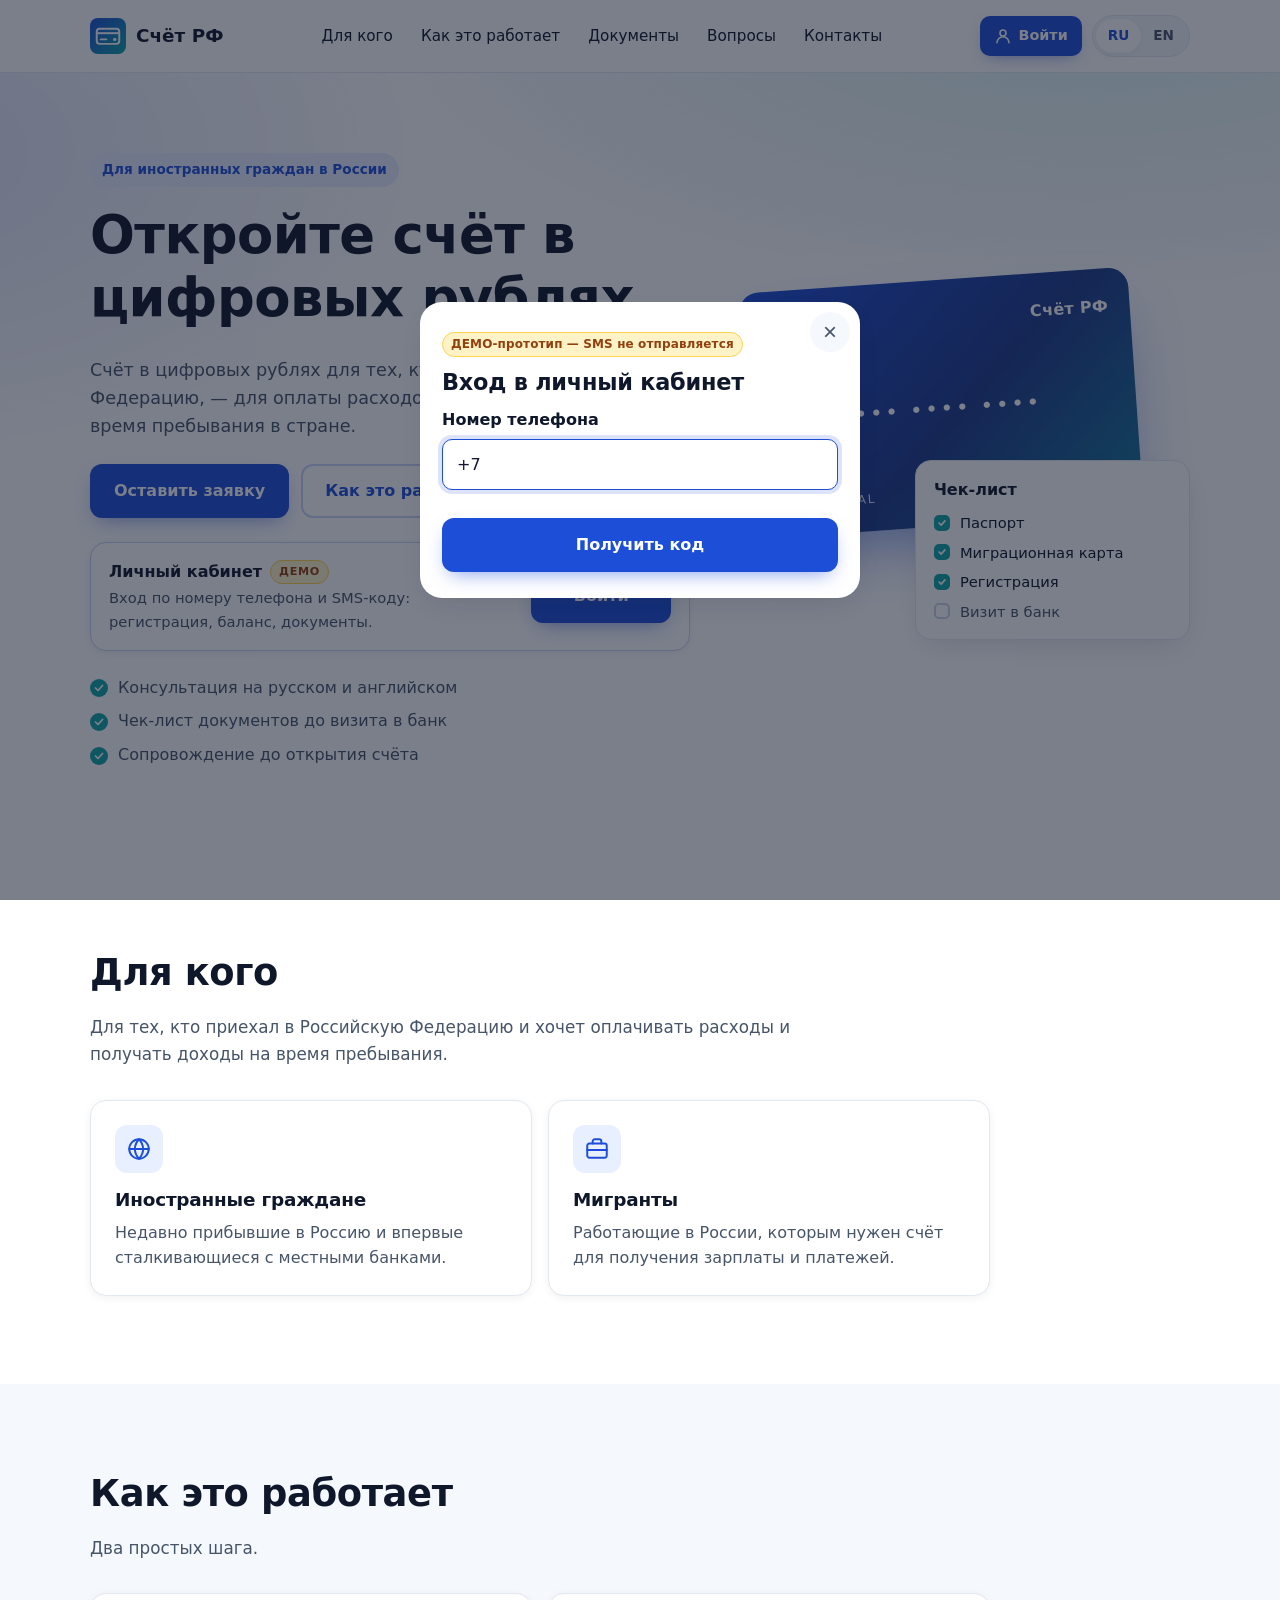
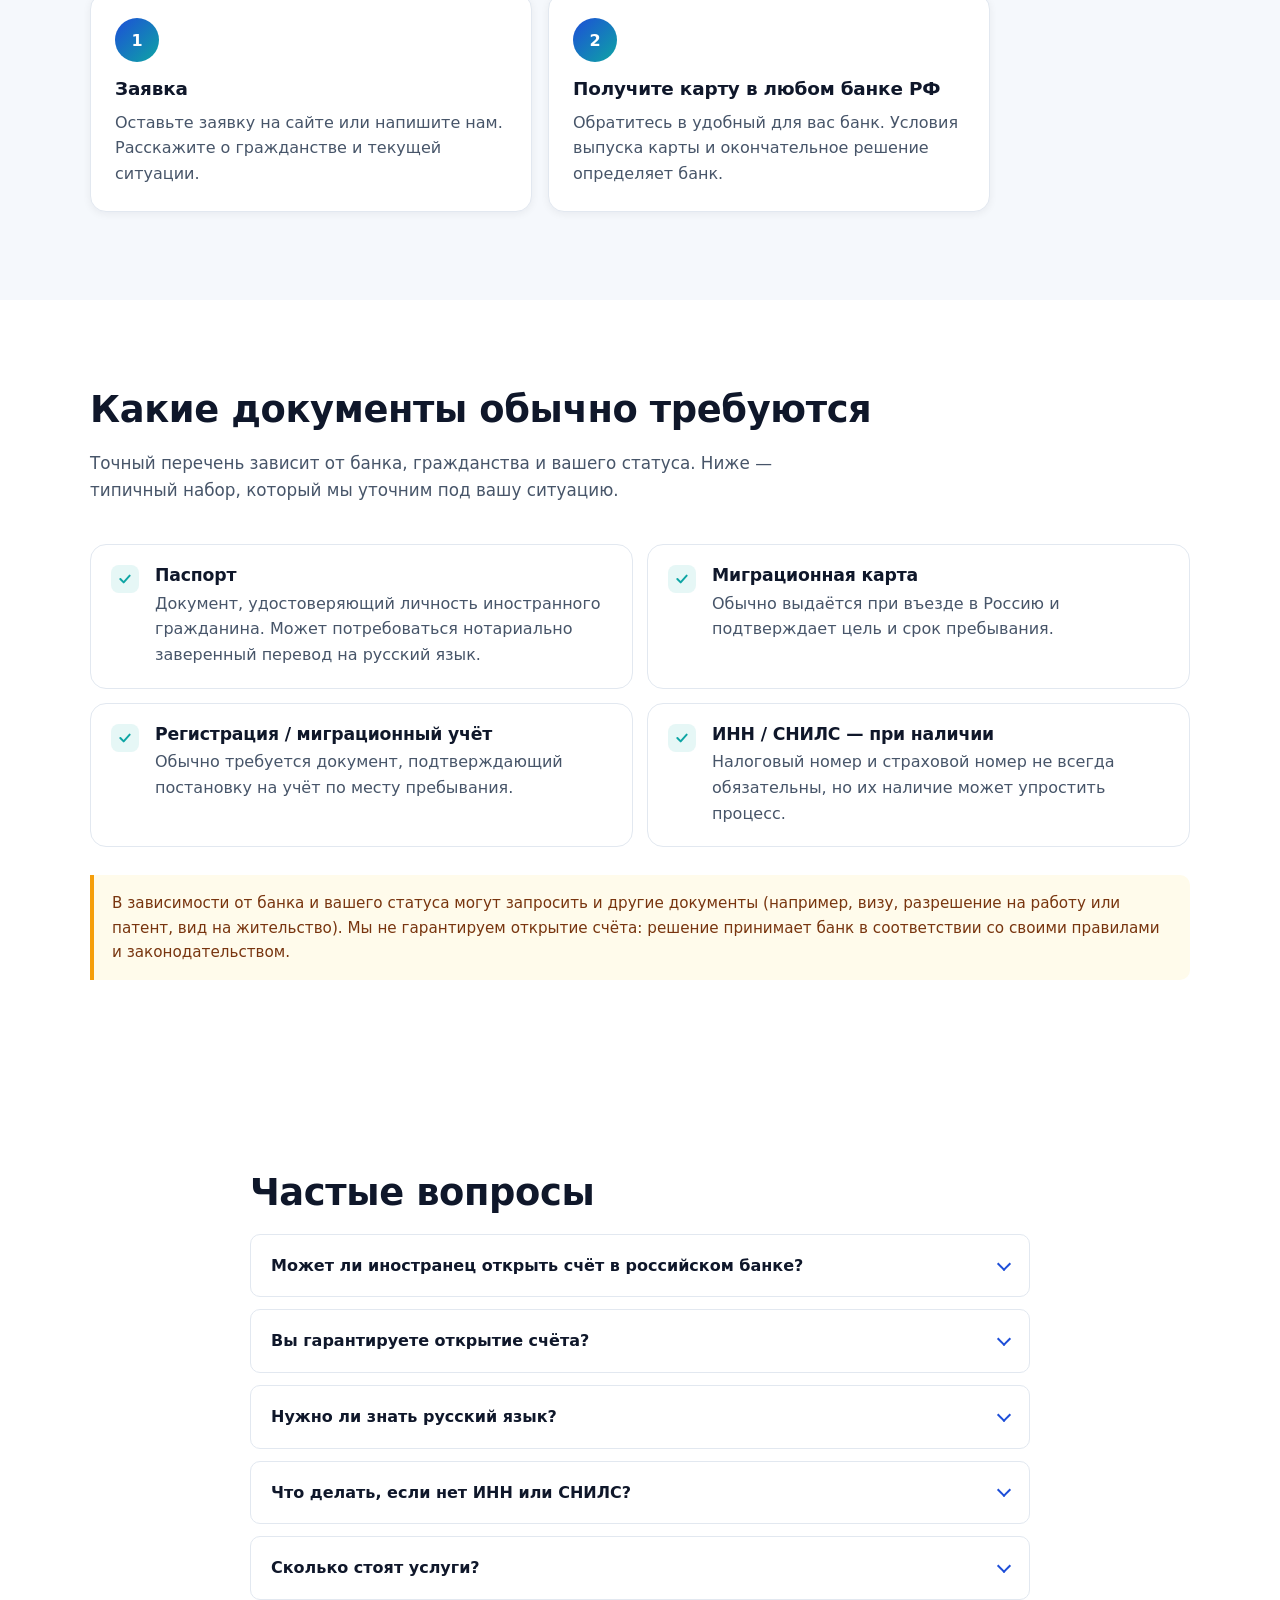
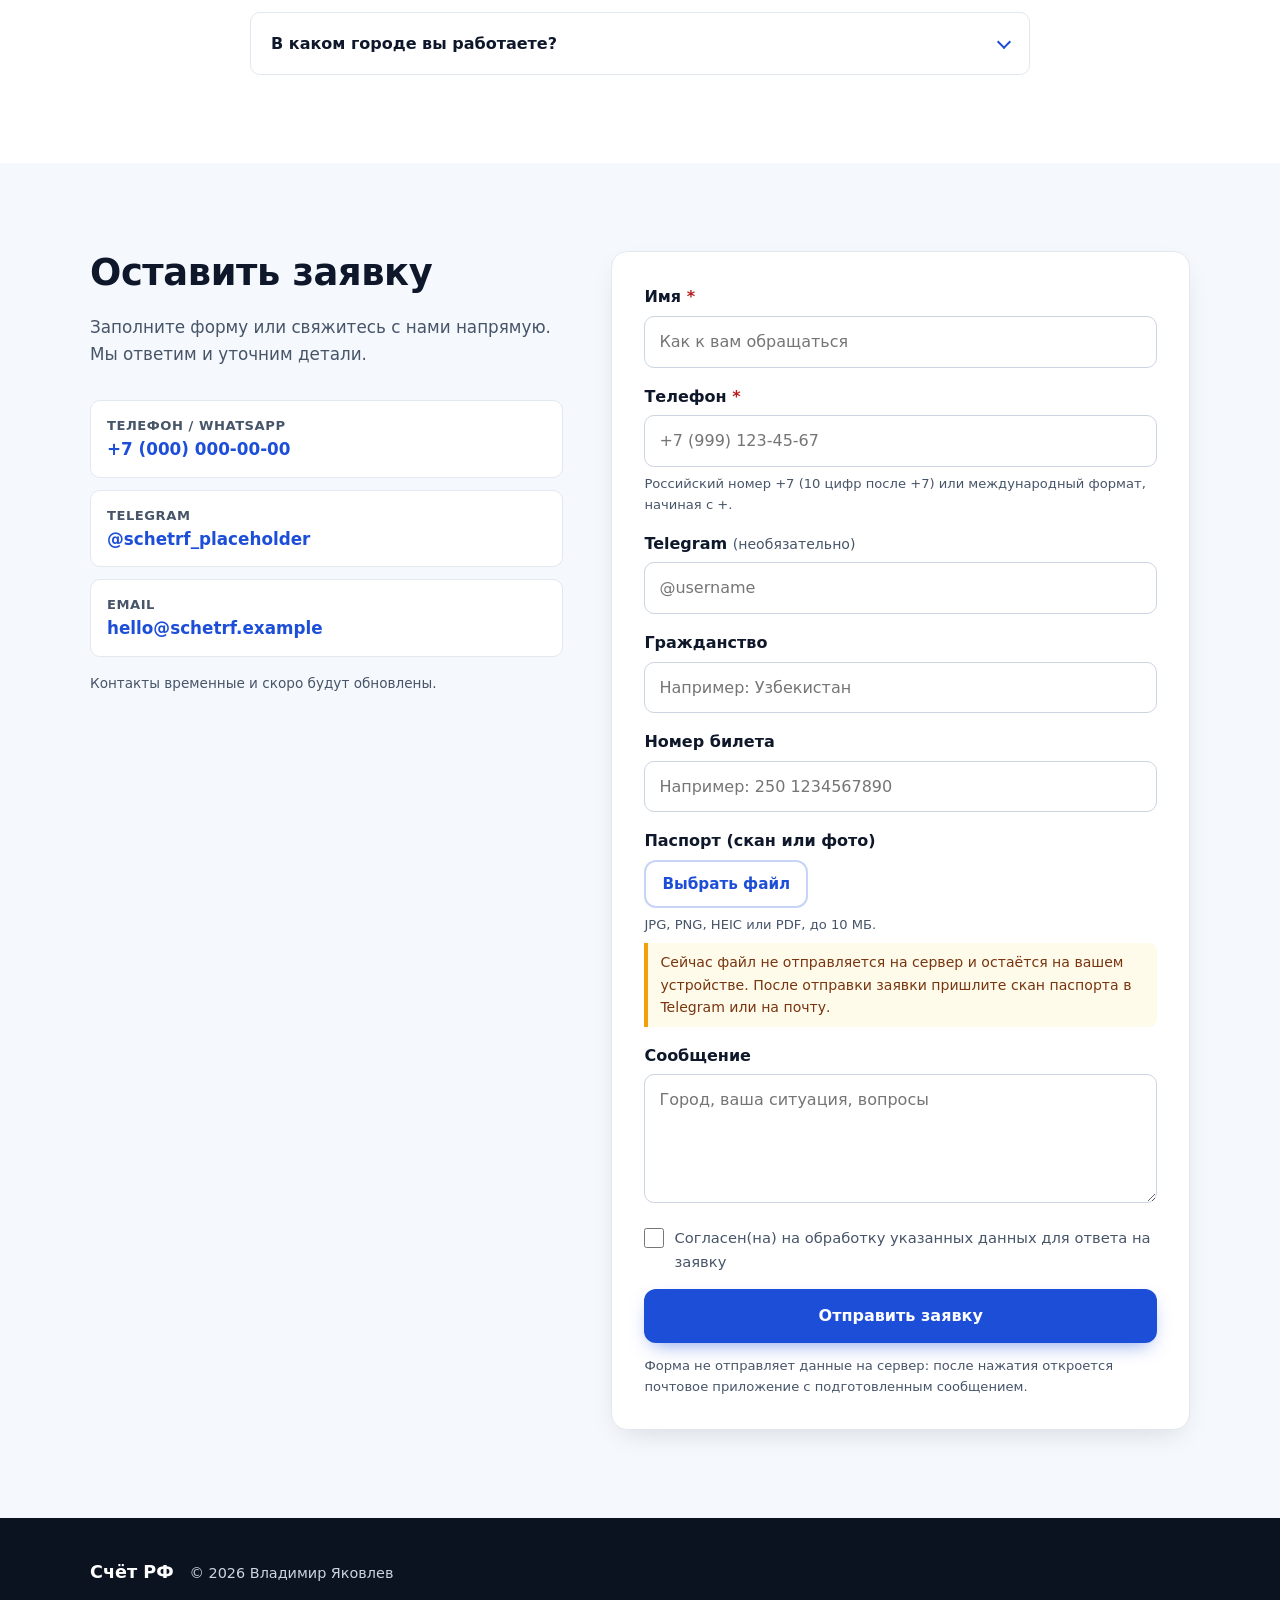
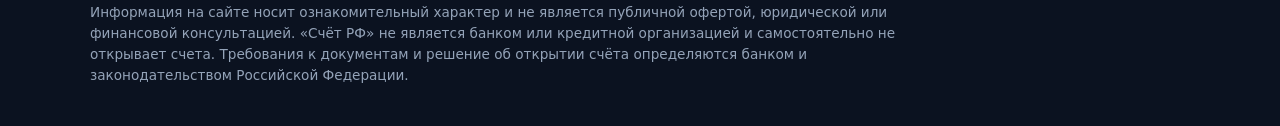
==== commit 68abdd5c: "Cabinet: DEMO interbank transfer (phone+bank / card with Luhn / requisites), confirmation + demo SMS" ====
--- a/cabinet.html
+++ b/cabinet.html
@@ -47,6 +47,7 @@
   <nav class="cab-nav" aria-label="Разделы кабинета">
     <a href="#home" data-view-link="home"><svg viewBox="0 0 24 24" aria-hidden="true"><path d="M3 11l9-7 9 7v9a1 1 0 0 1-1 1h-5v-6H9v6H4a1 1 0 0 1-1-1z"/></svg><span>Главная</span></a>
     <a href="#history" data-view-link="history"><svg viewBox="0 0 24 24" aria-hidden="true"><path d="M5 3h14v18l-3-2-2 2-2-2-2 2-2-2-3 2z"/><path d="M9 8h6M9 12h6M9 16h4"/></svg><span>История</span></a>
+    <a href="#transfer" data-view-link="transfer"><svg viewBox="0 0 24 24" aria-hidden="true"><path d="M4 8h13l-3-3M20 16H7l3 3"/></svg><span>Перевод</span></a>
     <a href="#passport" data-view-link="passport"><svg viewBox="0 0 24 24" aria-hidden="true"><rect x="5" y="2.5" width="14" height="19" rx="2"/><circle cx="12" cy="10" r="3"/><path d="M8.5 17h7"/></svg><span>Паспорт</span></a>
     <a href="#offices" data-view-link="offices"><svg viewBox="0 0 24 24" aria-hidden="true"><path d="M12 21s-7-6.2-7-11.5A7 7 0 0 1 19 9.5C19 14.8 12 21 12 21z"/><circle cx="12" cy="9.5" r="2.5"/></svg><span>Органы</span></a>
   </nav>
@@ -72,6 +73,7 @@
 
       <div class="tiles" role="list">
         <button type="button" class="tile-btn" role="listitem" data-open-topup><span class="tile-ico ico-plus" aria-hidden="true"></span>Пополнить</button>
+        <a class="tile-btn" role="listitem" href="#transfer"><span class="tile-ico ico-send" aria-hidden="true"></span>Перевести</a>
         <a class="tile-btn" role="listitem" href="#history"><span class="tile-ico ico-list" aria-hidden="true"></span>История</a>
         <a class="tile-btn" role="listitem" href="#passport"><span class="tile-ico ico-pass" aria-hidden="true"></span>Паспорт</a>
         <a class="tile-btn" role="listitem" href="#offices"><span class="tile-ico ico-pin" aria-hidden="true"></span>Органы регистрации</a>
@@ -129,6 +131,7 @@
         <p class="balance" id="balance" aria-live="polite"></p>
         <div class="balance-actions">
           <button type="button" class="btn btn-primary" data-open-topup>Пополнить</button>
+          <a class="btn btn-primary btn-transfer" href="#transfer">Перевести</a>
           <a class="btn btn-ghost" href="#history">История</a>
         </div>
         <h3 class="mini-title">Последние операции</h3>
@@ -169,6 +172,123 @@
         <p class="fine">Выписка сформирована демо-прототипом и не является банковским документом.</p>
       </article>
       <button type="button" class="btn btn-primary btn-block" data-open-topup>Пополнить</button>
+    </section>
+
+    <!-- ================= TRANSFER (DEMO) ================= -->
+    <section class="view" id="view-transfer" data-view="transfer" hidden aria-labelledby="tr-title">
+      <div class="view-head">
+        <a class="back" href="#home" aria-label="Назад на главную">←</a>
+        <h1 id="tr-title">Межбанковский перевод</h1>
+      </div>
+      <p class="demo-banner-inline" role="note"><strong>ДЕМО:</strong> деньги никуда не отправляются, меняется только демо-баланс в этом браузере.</p>
+
+      <!-- step 1: form -->
+      <article class="card tr-step" id="tr-step-form">
+        <p class="tr-balance">Доступно: <b id="tr-available"></b></p>
+        <div class="tabs" role="tablist" aria-label="Способ перевода">
+          <button type="button" role="tab" id="tab-phone" aria-controls="panel-phone" aria-selected="true" data-tab="phone">По телефону</button>
+          <button type="button" role="tab" id="tab-card" aria-controls="panel-card" aria-selected="false" tabindex="-1" data-tab="card">По карте</button>
+          <button type="button" role="tab" id="tab-req" aria-controls="panel-req" aria-selected="false" tabindex="-1" data-tab="req">По реквизитам</button>
+        </div>
+        <form id="tr-form" novalidate>
+          <div role="tabpanel" id="panel-phone" aria-labelledby="tab-phone" data-panel="phone">
+            <div class="field">
+              <label for="tr-phone">Номер телефона получателя <span class="req" aria-hidden="true">*</span></label>
+              <input id="tr-phone" type="tel" inputmode="tel" autocomplete="off" placeholder="+7 (___) ___-__-__" maxlength="18">
+              <p class="field-error" id="tr-phone-err" aria-live="polite"></p>
+            </div>
+            <div class="field">
+              <label for="tr-bank">Банк получателя <span class="req" aria-hidden="true">*</span></label>
+              <select id="tr-bank">
+                <option value="">Выберите банк</option>
+                <option>Сбербанк</option><option>ВТБ</option><option>Газпромбанк</option><option>Альфа-Банк</option>
+                <option>Т-Банк</option><option>Россельхозбанк</option><option>Совкомбанк</option><option>Райффайзенбанк</option>
+                <option>ПСБ (Промсвязьбанк)</option><option>Почта Банк</option><option>МТС Банк</option><option>Банк ДОМ.РФ</option>
+              </select>
+              <p class="field-error" id="tr-bank-err" aria-live="polite"></p>
+            </div>
+          </div>
+          <div role="tabpanel" id="panel-card" aria-labelledby="tab-card" data-panel="card" hidden>
+            <div class="field">
+              <label for="tr-card">Номер карты получателя <span class="req" aria-hidden="true">*</span></label>
+              <input id="tr-card" type="text" inputmode="numeric" autocomplete="off" placeholder="0000 0000 0000 0000" maxlength="23">
+              <p class="field-hint">16–19 цифр, номер проверяется по алгоритму Луна.</p>
+              <p class="field-error" id="tr-card-err" aria-live="polite"></p>
+            </div>
+          </div>
+          <div role="tabpanel" id="panel-req" aria-labelledby="tab-req" data-panel="req" hidden>
+            <div class="field">
+              <label for="tr-fio">ФИО получателя <span class="req" aria-hidden="true">*</span></label>
+              <input id="tr-fio" type="text" autocomplete="off" maxlength="120" placeholder="Иванов Иван Иванович">
+              <p class="field-error" id="tr-fio-err" aria-live="polite"></p>
+            </div>
+            <div class="field">
+              <label for="tr-bik">БИК банка получателя <span class="req" aria-hidden="true">*</span></label>
+              <input id="tr-bik" type="text" inputmode="numeric" autocomplete="off" maxlength="9" placeholder="9 цифр">
+              <p class="field-error" id="tr-bik-err" aria-live="polite"></p>
+            </div>
+            <div class="field">
+              <label for="tr-acc">Счёт получателя <span class="req" aria-hidden="true">*</span></label>
+              <input id="tr-acc" type="text" inputmode="numeric" autocomplete="off" maxlength="24" placeholder="20 цифр">
+              <p class="field-error" id="tr-acc-err" aria-live="polite"></p>
+            </div>
+            <div class="field">
+              <label for="tr-purpose">Назначение платежа <span class="req" aria-hidden="true">*</span></label>
+              <textarea id="tr-purpose" rows="2" maxlength="210" placeholder="Например: перевод собственных средств"></textarea>
+              <p class="field-error" id="tr-purpose-err" aria-live="polite"></p>
+            </div>
+          </div>
+
+          <div class="field">
+            <label for="tr-amount">Сумма, ₽ <span class="req" aria-hidden="true">*</span></label>
+            <input id="tr-amount" type="number" inputmode="decimal" min="1" step="0.01" placeholder="0">
+            <p class="field-error" id="tr-amount-err" aria-live="polite"></p>
+          </div>
+          <p class="tr-fee">Комиссия: <b>0,00 ₽</b> <span class="demo-badge">демо</span></p>
+          <button type="submit" class="btn btn-primary btn-block">Продолжить</button>
+        </form>
+      </article>
+
+      <!-- step 2: confirm -->
+      <article class="card tr-step" id="tr-step-confirm" hidden>
+        <h2>Проверьте перевод</h2>
+        <dl class="tr-summary" id="tr-summary"></dl>
+        <p class="field-error" id="tr-confirm-err" aria-live="polite"></p>
+        <div class="tr-actions">
+          <button type="button" class="btn btn-ghost" id="tr-edit">Изменить</button>
+          <button type="button" class="btn btn-primary" id="tr-confirm">Подтвердить</button>
+        </div>
+      </article>
+
+      <!-- step 3: SMS -->
+      <article class="card tr-step" id="tr-step-sms" hidden>
+        <h2>Подтверждение кодом</h2>
+        <p class="tr-muted">Код отправлен на номер, указанный при входе <span id="tr-sms-phone"></span>.</p>
+        <p class="demo-hint" role="status"><strong>Демо: код 1234</strong> — SMS не отправляется.</p>
+        <form id="tr-sms-form" novalidate>
+          <div class="field">
+            <label for="tr-code">Код из SMS</label>
+            <input id="tr-code" type="text" inputmode="numeric" autocomplete="one-time-code" maxlength="4" placeholder="••••" class="code-input">
+            <p class="field-error" id="tr-code-err" aria-live="polite"></p>
+          </div>
+          <button type="submit" class="btn btn-primary btn-block">Перевести</button>
+          <button type="button" class="link-btn" id="tr-sms-back">Назад</button>
+        </form>
+      </article>
+
+      <!-- step 4: success -->
+      <article class="card tr-step tr-success" id="tr-step-done" hidden tabindex="-1">
+        <div class="success-icon" aria-hidden="true">✓</div>
+        <h2>Перевод выполнен (демо)</h2>
+        <p class="tr-done-amount" id="tr-done-amount"></p>
+        <p class="tr-muted" id="tr-done-to"></p>
+        <p class="demo-banner-inline">Это демонстрация: реальные деньги не отправлены. Списание отражено только в демо-выписке.</p>
+        <p class="tr-muted">Остаток: <b id="tr-done-balance"></b></p>
+        <div class="tr-actions">
+          <a class="btn btn-ghost" href="#history">В историю</a>
+          <button type="button" class="btn btn-primary" id="tr-new">Новый перевод</button>
+        </div>
+      </article>
     </section>
 
     <!-- ================= PASSPORT ================= -->
--- a/styles.css
+++ b/styles.css
@@ -201,6 +201,31 @@
 .login-sent { color: var(--c-muted); margin-bottom: 10px; }
 @media (min-width: 640px) { .modal { align-items: center; } .modal-dialog { border-radius: 22px; } }
 
+
+/* Two-card / two-step grids */
+@media (min-width: 640px) { .grid-2 { grid-template-columns: repeat(2, 1fr); } .steps.steps-2 { grid-template-columns: repeat(2, 1fr); } }
+@media (min-width: 960px) { .grid-2, .steps.steps-2 { max-width: 900px; } }
+
+/* Passport file field (local preview only — no upload) */
+.req { color: var(--c-danger); font-weight: 700; }
+.optional { color: var(--c-muted); font-weight: 400; font-size: .88rem; }
+.field-label { display: block; font-weight: 600; margin-bottom: 6px; }
+.file-box { display: flex; flex-wrap: wrap; gap: 8px; }
+.file-btn { min-height: 44px; padding: 10px 16px; font-size: .95rem; margin: 0; }
+.field .file-btn { display: inline-flex; margin-bottom: 0; font-weight: 700; }
+.file-btn-camera { display: none !important; }
+@media (max-width: 760px), (hover: none) and (pointer: coarse) { .file-btn-camera { display: inline-flex !important; } }
+.file-input { position: absolute; width: 1px; height: 1px; opacity: 0; overflow: hidden; clip: rect(0 0 0 0); }
+.file-input:focus-visible + .file-input, .file-box:focus-within .file-btn:first-child { outline: 3px solid #f59e0b; outline-offset: 2px; }
+.file-preview { display: flex; align-items: center; gap: 12px; margin-top: 10px; padding: 10px; border: 1px solid var(--c-border); border-radius: var(--radius-sm); background: var(--c-bg-alt); }
+.file-preview[hidden] { display: none; }
+.file-preview img { width: 72px; height: 72px; object-fit: cover; border-radius: 8px; border: 1px solid var(--c-border); background: #fff; }
+.file-name { flex: 1; min-width: 0; font-size: .9rem; word-break: break-all; }
+.file-remove { margin: 0; padding: 6px; font-size: .9rem; }
+.field-hint { font-size: .82rem; color: var(--c-muted); margin: 6px 0 0; }
+.file-note { font-size: .88rem; color: #78350f; background: #fffbeb; border-left: 4px solid #f59e0b; border-radius: 0 8px 8px 0; padding: 8px 12px; margin: 8px 0 0; }
+.file-note-success { text-align: left; margin: 12px 0; }
+
 /* ≥ 640px */
 @media (min-width: 640px) {
   .grid-4, .grid-3 { grid-template-columns: repeat(2, 1fr); }
--- a/cabinet.css
+++ b/cabinet.css
@@ -13,7 +13,7 @@
 .demo-strip { background: #fef3c7; color: #78350f; font-size: .8rem; text-align: center; padding: 6px 12px; border-bottom: 1px solid #fcd34d; }
 
 /* bottom nav (mobile) */
-.cab-nav { position: fixed; left: 0; right: 0; bottom: 0; z-index: 70; display: grid; grid-template-columns: repeat(4, 1fr); background: #fff; border-top: 1px solid var(--c-border); padding: 6px 4px calc(6px + env(safe-area-inset-bottom)); box-shadow: 0 -6px 20px -12px rgba(15,23,42,.25); }
+.cab-nav { position: fixed; left: 0; right: 0; bottom: 0; z-index: 70; display: grid; grid-template-columns: repeat(5, 1fr); background: #fff; border-top: 1px solid var(--c-border); padding: 6px 4px calc(6px + env(safe-area-inset-bottom)); box-shadow: 0 -6px 20px -12px rgba(15,23,42,.25); }
 .cab-nav a { display: flex; flex-direction: column; align-items: center; gap: 2px; padding: 6px 2px; border-radius: 12px; color: var(--c-muted); text-decoration: none; font-size: .72rem; font-weight: 600; }
 .cab-nav svg { width: 24px; height: 24px; fill: none; stroke: currentColor; stroke-width: 1.8; stroke-linecap: round; stroke-linejoin: round; }
 .cab-nav a[aria-current="page"] { color: var(--c-primary); background: #e8efff; }
@@ -45,7 +45,7 @@
 .profile-login { margin: 8px 0 0; font-size: .75rem; opacity: .75; }
 
 /* tiles */
-.tiles { display: grid; grid-template-columns: repeat(4, 1fr); gap: 8px; }
+.tiles { display: grid; grid-template-columns: repeat(5, 1fr); gap: 6px; }
 .tile-btn { display: flex; flex-direction: column; align-items: center; gap: 6px; padding: 12px 4px; border-radius: 16px; background: #fff; border: 1px solid var(--c-border); color: var(--c-text); font: inherit; font-size: .74rem; font-weight: 700; text-align: center; line-height: 1.2; text-decoration: none; cursor: pointer; }
 .tile-btn:hover { border-color: #c7d4f5; color: var(--c-primary); }
 .tile-ico { width: 40px; height: 40px; border-radius: 12px; background: #e8efff center/22px no-repeat; }
@@ -83,6 +83,7 @@
 .acc-no { font-size: .8rem; color: var(--c-muted); font-weight: 600; }
 .balance { font-size: 2rem; font-weight: 800; margin: 2px 0 14px; letter-spacing: -.01em; font-variant-numeric: tabular-nums; }
 .balance-actions { display: grid; grid-template-columns: 1fr 1fr; gap: 10px; }
+.balance-actions .btn-ghost { grid-column: 1 / -1; }
 .balance-actions .btn { min-height: 46px; padding: 10px; }
 .mini-title { font-size: .85rem; color: var(--c-muted); margin: 18px 0 6px; text-transform: uppercase; letter-spacing: .03em; }
 .mini-tx { list-style: none; margin: 0; padding: 0; }
@@ -185,7 +186,7 @@
   .toast { bottom: 24px; }
   #view-home { grid-template-columns: 1fr 1fr; align-items: start; }
   #view-home .profile-card, #view-home .tiles, #view-home .reset-row { grid-column: 1 / -1; }
-  .tiles { grid-template-columns: repeat(4, 1fr); }
+  .tiles { grid-template-columns: repeat(5, 1fr); }
   .tile-btn { flex-direction: row; justify-content: flex-start; font-size: .9rem; padding: 12px 14px; text-align: left; }
   .profile-meta { grid-template-columns: repeat(3, auto); justify-content: start; }
   .profile-meta div:last-child { grid-column: auto; }
@@ -197,3 +198,31 @@
   .qr-card { grid-template-columns: auto 1fr; text-align: left; justify-items: start; align-items: center; max-width: 640px; width: 100%; justify-self: center; }
   .offices { grid-template-columns: 1fr 1fr; }
 }
+
+.ico-send { background-image: url("data:image/svg+xml,%3Csvg xmlns='http://www.w3.org/2000/svg' viewBox='0 0 24 24' fill='none' stroke='%231d4ed8' stroke-width='2' stroke-linecap='round' stroke-linejoin='round'%3E%3Cpath d='M4 8h13l-3-3M20 16H7l3 3'/%3E%3C/svg%3E"); }
+@media (max-width: 420px) { .tile-btn { font-size: .68rem; padding: 10px 2px; } .tile-ico { width: 36px; height: 36px; } .cab-nav a { font-size: .66rem; } }
+
+/* transfer (demo) */
+.demo-banner-inline { margin: 0; background: #fef3c7; border: 1px solid #fcd34d; color: #78350f; border-radius: 12px; padding: 10px 12px; font-size: .85rem; }
+.tr-balance { margin: 0 0 12px; color: var(--c-muted); font-size: .9rem; }
+.tr-balance b { color: var(--c-text); }
+.tabs { display: grid; grid-template-columns: repeat(3, 1fr); gap: 4px; padding: 4px; background: var(--c-bg-alt); border-radius: 12px; margin-bottom: 16px; }
+.tabs [role="tab"] { border: 0; background: transparent; font: inherit; font-size: .82rem; font-weight: 700; color: var(--c-muted); padding: 10px 4px; border-radius: 9px; cursor: pointer; line-height: 1.2; }
+.tabs [role="tab"][aria-selected="true"] { background: #fff; color: var(--c-primary); box-shadow: var(--shadow-sm); }
+#tr-form [data-panel][hidden] { display: none; }
+#tr-form textarea { width: 100%; font: inherit; padding: 12px 14px; border: 1.5px solid #cbd5e1; border-radius: var(--radius-sm); }
+.field-hint { font-size: .8rem; color: var(--c-muted); margin: 6px 0 0; }
+.tr-fee { margin: -4px 0 14px; color: var(--c-muted); font-size: .9rem; display: flex; align-items: center; gap: 8px; }
+.tr-fee b { color: var(--c-text); }
+.tr-summary { margin: 12px 0; display: grid; }
+.tr-summary div { display: flex; justify-content: space-between; gap: 12px; padding: 9px 0; border-bottom: 1px solid var(--c-border); }
+.tr-summary dt { color: var(--c-muted); font-size: .88rem; }
+.tr-summary dd { margin: 0; font-weight: 700; text-align: right; word-break: break-word; }
+.tr-summary .total dd { font-size: 1.15rem; }
+.tr-actions { display: grid; grid-template-columns: 1fr 1fr; gap: 10px; margin-top: 8px; }
+.tr-muted { color: var(--c-muted); font-size: .9rem; }
+.tr-success { text-align: center; }
+.tr-success:focus { outline: none; }
+.tr-done-amount { font-size: 2rem; font-weight: 800; margin: 4px 0; font-variant-numeric: tabular-nums; }
+.tr-success .demo-banner-inline { margin: 12px 0; text-align: left; }
+.tr-step[hidden] { display: none; }
